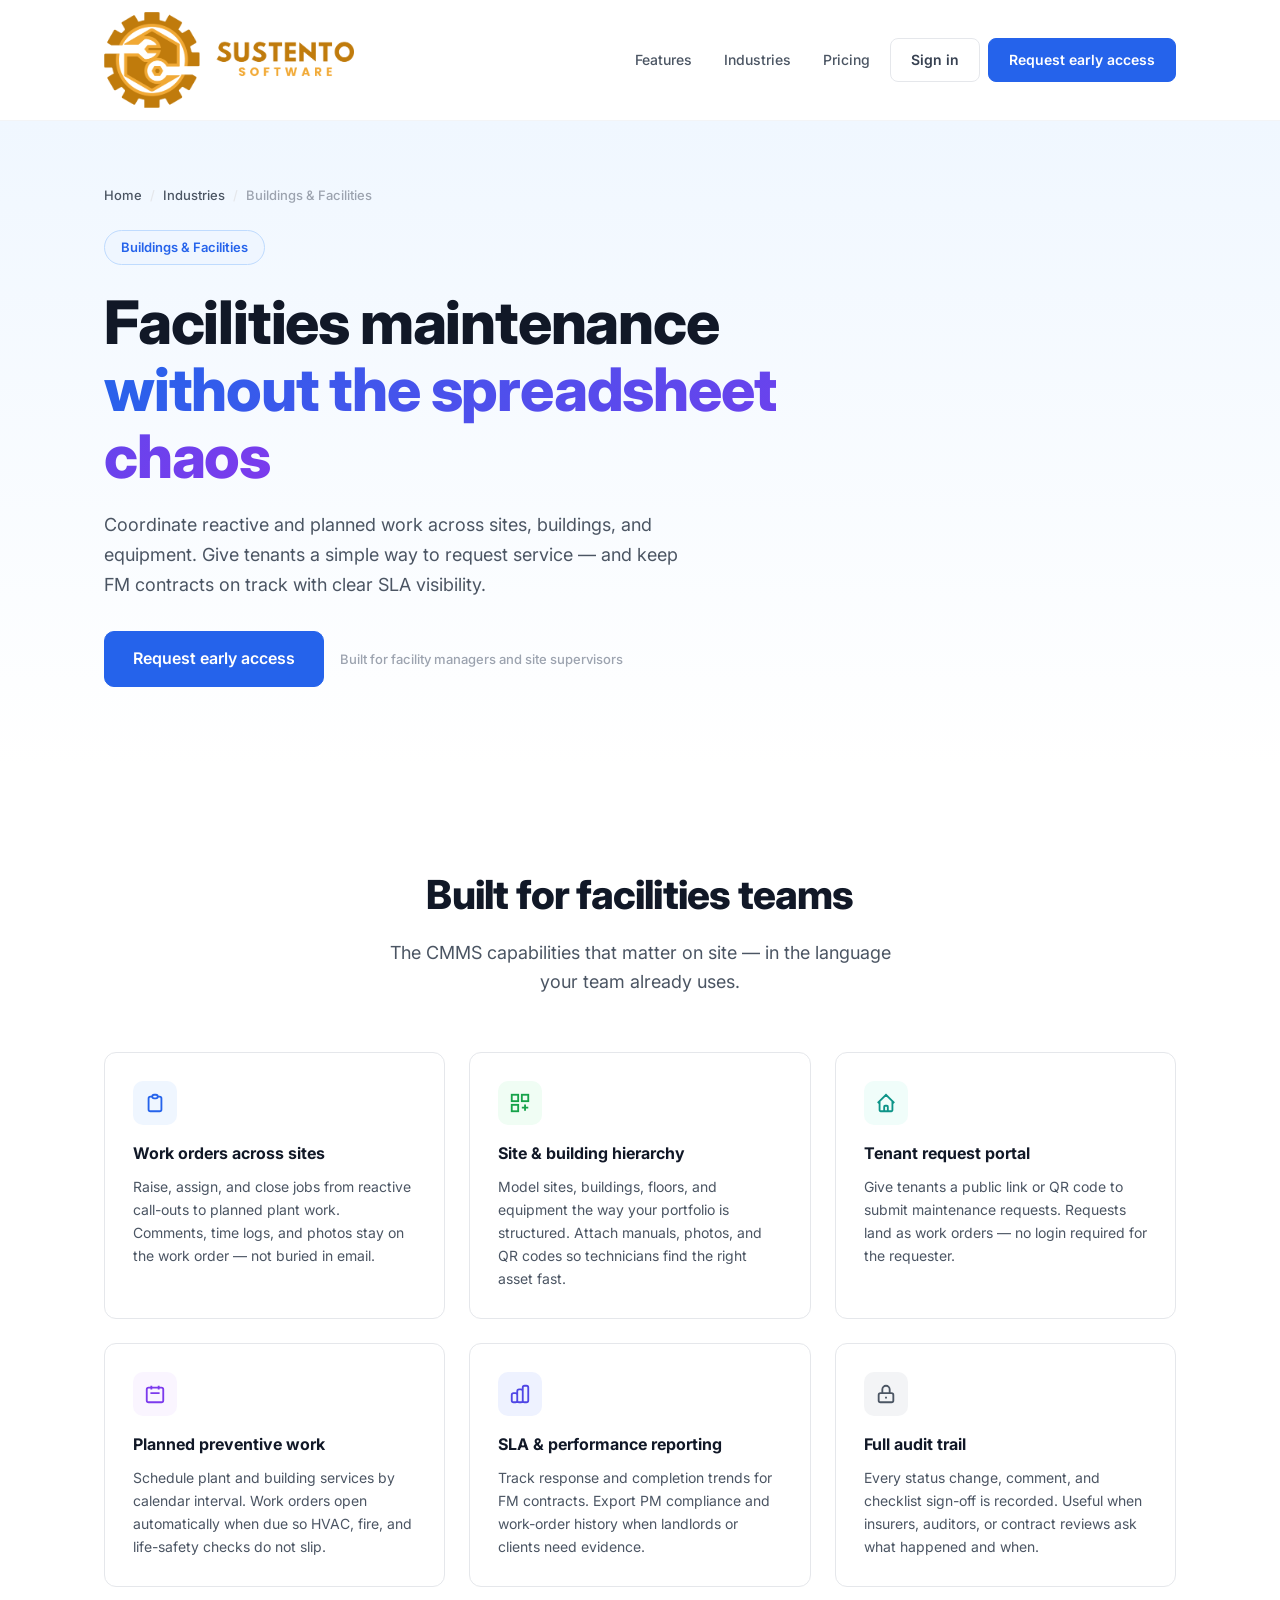
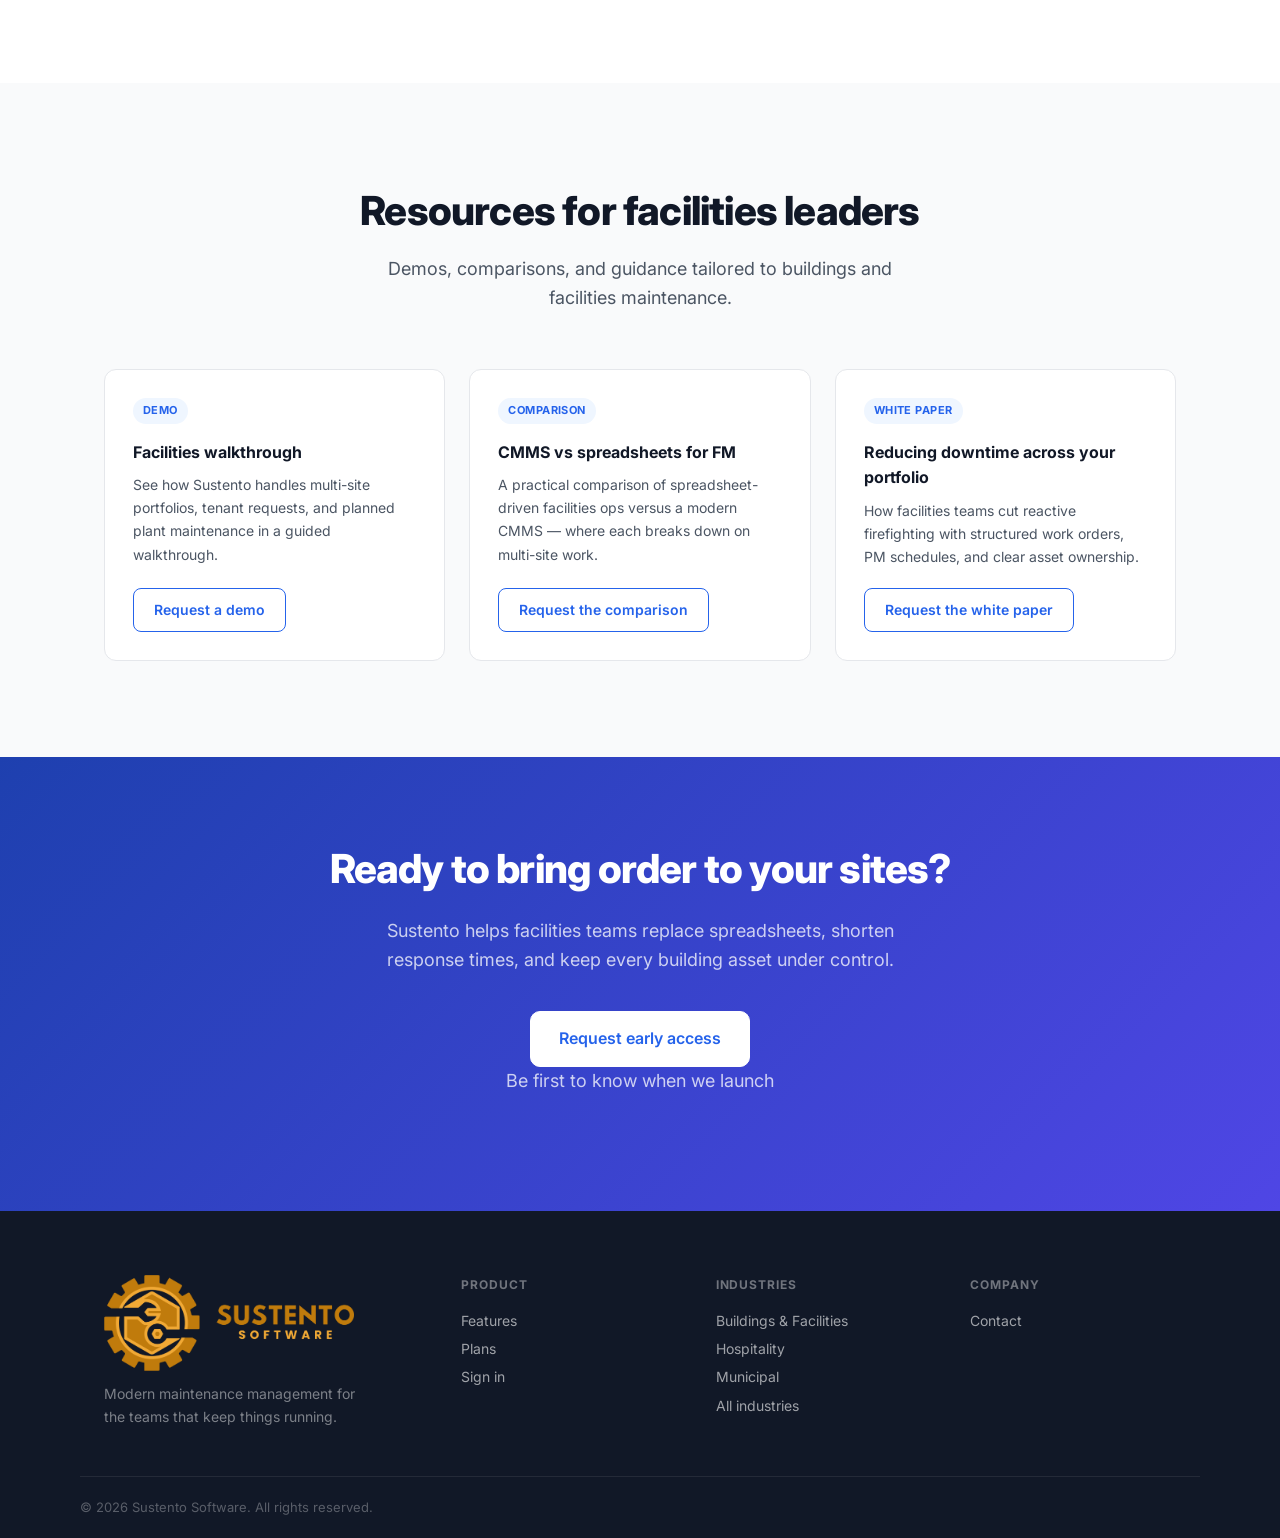
==== industries/buildings-facilities/index.html @ 6f2916c1 "Add industry sub-sites for buildings, hospitality, and municipal Introduce vertical landing pages wi" ====
<!DOCTYPE html>
<html lang="en">
<head>
  <meta charset="UTF-8" />
  <meta name="viewport" content="width=device-width, initial-scale=1.0" />
  <title>Buildings &amp; Facilities CMMS — Sustento</title>
  <meta name="description" content="Sustento CMMS for buildings and facilities teams. Manage work orders, asset hierarchies, tenant requests, and SLA tracking across sites and equipment." />
  <link rel="icon" type="image/x-icon" href="/favicon.ico" />
  <link rel="icon" type="image/png" sizes="32x32" href="/favicon-32.png" />
  <link rel="preconnect" href="https://fonts.googleapis.com" />
  <link href="https://fonts.googleapis.com/css2?family=Inter:wght@400;500;600;700;800&display=swap" rel="stylesheet" />
  <link rel="stylesheet" href="/styles.css" />
</head>
<body>

  <header class="nav">
    <div class="container nav-inner">
      <a href="/" class="logo">
        <img src="/logo.png" alt="Sustento" class="nav-logo" />
      </a>
      <nav class="nav-links">
        <a href="/#features">Features</a>
        <a href="/#industries">Industries</a>
        <a href="/#pricing">Pricing</a>
        <a href="https://www.sustentocmms.com" target="_blank" class="btn btn-secondary">Sign in</a>
        <a href="mailto:info@sustentosoftware.com" class="btn btn-primary">Request early access</a>
      </nav>
      <button class="nav-mobile-toggle" id="mobileToggle" aria-label="Menu">
        <span></span><span></span><span></span>
      </button>
    </div>
    <div class="nav-mobile" id="mobileNav">
      <a href="/#features">Features</a>
      <a href="/#industries">Industries</a>
      <a href="/#pricing">Pricing</a>
      <a href="https://www.sustentocmms.com" target="_blank">Sign in</a>
      <a href="mailto:info@sustentosoftware.com" class="btn btn-primary">Request early access</a>
    </div>
  </header>

  <section class="page-hero">
    <div class="container hero-inner">
      <nav class="breadcrumb" aria-label="Breadcrumb">
        <a href="/">Home</a>
        <span class="breadcrumb-sep" aria-hidden="true">/</span>
        <a href="/#industries">Industries</a>
        <span class="breadcrumb-sep" aria-hidden="true">/</span>
        <span>Buildings &amp; Facilities</span>
      </nav>
      <div class="hero-badge">Buildings &amp; Facilities</div>
      <h1 class="hero-headline">Facilities maintenance<br/><span class="gradient-text">without the spreadsheet chaos</span></h1>
      <p class="hero-sub">
        Coordinate reactive and planned work across sites, buildings, and equipment. Give tenants a simple way to request service — and keep FM contracts on track with clear SLA visibility.
      </p>
      <div class="hero-cta">
        <a href="mailto:info@sustentosoftware.com" class="btn btn-primary btn-lg">Request early access</a>
        <span class="hero-note">Built for facility managers and site supervisors</span>
      </div>
    </div>
  </section>

  <section class="features" id="features">
    <div class="container">
      <div class="section-header">
        <h2>Built for facilities teams</h2>
        <p>The CMMS capabilities that matter on site — in the language your team already uses.</p>
      </div>
      <div class="features-grid">

        <div class="feature-card">
          <div class="feature-icon blue">
            <svg viewBox="0 0 24 24" fill="none" stroke="currentColor" stroke-width="2"><path d="M9 5H7a2 2 0 00-2 2v12a2 2 0 002 2h10a2 2 0 002-2V7a2 2 0 00-2-2h-2M9 5a2 2 0 002 2h2a2 2 0 002-2M9 5a2 2 0 012-2h2a2 2 0 012 2"/></svg>
          </div>
          <h3>Work orders across sites</h3>
          <p>Raise, assign, and close jobs from reactive call-outs to planned plant work. Comments, time logs, and photos stay on the work order — not buried in email.</p>
        </div>

        <div class="feature-card">
          <div class="feature-icon green">
            <svg viewBox="0 0 24 24" fill="none" stroke="currentColor" stroke-width="2"><rect x="3" y="3" width="7" height="7"/><rect x="14" y="3" width="7" height="7"/><rect x="3" y="14" width="7" height="7"/><path d="M14 17h7m-3.5-3.5v7"/></svg>
          </div>
          <h3>Site &amp; building hierarchy</h3>
          <p>Model sites, buildings, floors, and equipment the way your portfolio is structured. Attach manuals, photos, and QR codes so technicians find the right asset fast.</p>
        </div>

        <div class="feature-card">
          <div class="feature-icon teal">
            <svg viewBox="0 0 24 24" fill="none" stroke="currentColor" stroke-width="2"><path d="M3 12l2-2m0 0l7-7 7 7M5 10v10a1 1 0 001 1h3m10-11l2 2m-2-2v10a1 1 0 01-1 1h-3m-6 0a1 1 0 001-1v-4a1 1 0 011-1h2a1 1 0 011 1v4a1 1 0 001 1m-6 0h6"/></svg>
          </div>
          <h3>Tenant request portal</h3>
          <p>Give tenants a public link or QR code to submit maintenance requests. Requests land as work orders — no login required for the requester.</p>
        </div>

        <div class="feature-card">
          <div class="feature-icon purple">
            <svg viewBox="0 0 24 24" fill="none" stroke="currentColor" stroke-width="2"><path d="M8 7V3m8 4V3m-9 8h10M5 21h14a2 2 0 002-2V7a2 2 0 00-2-2H5a2 2 0 00-2 2v12a2 2 0 002 2z"/></svg>
          </div>
          <h3>Planned preventive work</h3>
          <p>Schedule plant and building services by calendar interval. Work orders open automatically when due so HVAC, fire, and life-safety checks do not slip.</p>
        </div>

        <div class="feature-card">
          <div class="feature-icon indigo">
            <svg viewBox="0 0 24 24" fill="none" stroke="currentColor" stroke-width="2"><path d="M9 19v-6a2 2 0 00-2-2H5a2 2 0 00-2 2v6a2 2 0 002 2h2a2 2 0 002-2zm0 0V9a2 2 0 012-2h2a2 2 0 012 2v10m-6 0a2 2 0 002 2h2a2 2 0 002-2m0 0V5a2 2 0 012-2h2a2 2 0 012 2v14a2 2 0 01-2 2h-2a2 2 0 01-2-2z"/></svg>
          </div>
          <h3>SLA &amp; performance reporting</h3>
          <p>Track response and completion trends for FM contracts. Export PM compliance and work-order history when landlords or clients need evidence.</p>
        </div>

        <div class="feature-card">
          <div class="feature-icon gray">
            <svg viewBox="0 0 24 24" fill="none" stroke="currentColor" stroke-width="2"><path d="M12 15v2m-6 4h12a2 2 0 002-2v-6a2 2 0 00-2-2H6a2 2 0 00-2 2v6a2 2 0 002 2zm10-10V7a4 4 0 00-8 0v4h8z"/></svg>
          </div>
          <h3>Full audit trail</h3>
          <p>Every status change, comment, and checklist sign-off is recorded. Useful when insurers, auditors, or contract reviews ask what happened and when.</p>
        </div>

      </div>
    </div>
  </section>

  <section class="resources" id="resources">
    <div class="container">
      <div class="section-header">
        <h2>Resources for facilities leaders</h2>
        <p>Demos, comparisons, and guidance tailored to buildings and facilities maintenance.</p>
      </div>
      <div class="resources-grid">

        <div class="resource-card">
          <span class="resource-type">Demo</span>
          <h3>Facilities walkthrough</h3>
          <p>See how Sustento handles multi-site portfolios, tenant requests, and planned plant maintenance in a guided walkthrough.</p>
          <a href="mailto:info@sustentosoftware.com?subject=Request%20demo%20%E2%80%94%20Buildings%20%26%20Facilities" class="btn btn-outline">Request a demo</a>
        </div>

        <div class="resource-card">
          <span class="resource-type">Comparison</span>
          <h3>CMMS vs spreadsheets for FM</h3>
          <p>A practical comparison of spreadsheet-driven facilities ops versus a modern CMMS — where each breaks down on multi-site work.</p>
          <a href="mailto:info@sustentosoftware.com?subject=Request%20comparison%20%E2%80%94%20Buildings%20%26%20Facilities" class="btn btn-outline">Request the comparison</a>
        </div>

        <div class="resource-card">
          <span class="resource-type">White paper</span>
          <h3>Reducing downtime across your portfolio</h3>
          <p>How facilities teams cut reactive firefighting with structured work orders, PM schedules, and clear asset ownership.</p>
          <a href="mailto:info@sustentosoftware.com?subject=Request%20white%20paper%20%E2%80%94%20Buildings%20%26%20Facilities" class="btn btn-outline">Request the white paper</a>
        </div>

      </div>
    </div>
  </section>

  <section class="cta">
    <div class="container cta-inner">
      <h2>Ready to bring order to your sites?</h2>
      <p>Sustento helps facilities teams replace spreadsheets, shorten response times, and keep every building asset under control.</p>
      <a href="mailto:info@sustentosoftware.com" class="btn btn-white btn-lg">Request early access</a>
      <p class="cta-note">Be first to know when we launch</p>
    </div>
  </section>

  <footer class="footer">
    <div class="container footer-inner">
      <div class="footer-brand">
        <a href="/" class="logo">
          <img src="/logo.png" alt="Sustento" class="nav-logo" />
        </a>
        <p>Modern maintenance management for the teams that keep things running.</p>
      </div>
      <div class="footer-links">
        <div>
          <h4>Product</h4>
          <a href="/#features">Features</a>
          <a href="/#pricing">Plans</a>
          <a href="https://www.sustentocmms.com" target="_blank">Sign in</a>
        </div>
        <div>
          <h4>Industries</h4>
          <a href="/industries/buildings-facilities/">Buildings &amp; Facilities</a>
          <a href="/industries/hospitality/">Hospitality</a>
          <a href="/industries/municipal/">Municipal</a>
          <a href="/#industries">All industries</a>
        </div>
        <div>
          <h4>Company</h4>
          <a href="mailto:hello@sustentosoftware.com">Contact</a>
        </div>
      </div>
    </div>
    <div class="container footer-bottom">
      <p>© 2026 Sustento Software. All rights reserved.</p>
    </div>
  </footer>

  <script>
    document.getElementById('mobileToggle').addEventListener('click', function() {
      document.getElementById('mobileNav').classList.toggle('open')
    })
    document.querySelectorAll('.nav-mobile a').forEach(function(link) {
      link.addEventListener('click', function() {
        document.getElementById('mobileNav').classList.remove('open')
      })
    })
  </script>

</body>
</html>
---- styles.css ----
/* ── Reset & Base ─────────────────────────────────────────────────────────── */
*, *::before, *::after { box-sizing: border-box; margin: 0; padding: 0; }

:root {
  --blue:    #2563eb;
  --blue-dk: #1d4ed8;
  --blue-lt: #eff6ff;
  --gray-50:  #f9fafb;
  --gray-100: #f3f4f6;
  --gray-200: #e5e7eb;
  --gray-400: #9ca3af;
  --gray-500: #6b7280;
  --gray-600: #4b5563;
  --gray-700: #374151;
  --gray-900: #111827;
  --radius: 12px;
  --shadow-sm: 0 1px 3px rgba(0,0,0,.08), 0 1px 2px rgba(0,0,0,.04);
  --shadow: 0 4px 16px rgba(0,0,0,.08), 0 2px 4px rgba(0,0,0,.04);
  --shadow-lg: 0 20px 48px rgba(0,0,0,.12), 0 8px 16px rgba(0,0,0,.06);
}

html { scroll-behavior: smooth; }

body {
  font-family: 'Inter', system-ui, sans-serif;
  font-size: 16px;
  line-height: 1.6;
  color: var(--gray-700);
  background: #fff;
  -webkit-font-smoothing: antialiased;
}

.container {
  max-width: 1120px;
  margin: 0 auto;
  padding: 0 24px;
}

a { text-decoration: none; color: inherit; }
img { max-width: 100%; display: block; }

/* ── Buttons ──────────────────────────────────────────────────────────────── */
.btn {
  display: inline-flex;
  align-items: center;
  justify-content: center;
  gap: 8px;
  padding: 10px 20px;
  border-radius: 8px;
  font-size: 14px;
  font-weight: 600;
  cursor: pointer;
  transition: all .15s ease;
  border: 1.5px solid transparent;
  white-space: nowrap;
}
.btn-primary { background: var(--blue); color: #fff; border-color: var(--blue); }
.btn-primary:hover { background: var(--blue-dk); border-color: var(--blue-dk); }
.btn-secondary { background: #fff; color: var(--gray-700); border-color: var(--gray-200); }
.btn-secondary:hover { background: var(--gray-50); }
.btn-outline { background: transparent; color: var(--blue); border-color: var(--blue); }
.btn-outline:hover { background: var(--blue-lt); }
.btn-white { background: #fff; color: var(--blue); border-color: #fff; }
.btn-white:hover { background: var(--blue-lt); }
.btn-lg { padding: 14px 28px; font-size: 16px; border-radius: 10px; }
.btn-full { width: 100%; }

/* ── Nav ──────────────────────────────────────────────────────────────────── */
.nav {
  position: sticky;
  top: 0;
  z-index: 100;
  background: rgba(255,255,255,.92);
  backdrop-filter: blur(12px);
  border-bottom: 1px solid var(--gray-100);
}
.nav-inner {
  display: flex;
  align-items: center;
  justify-content: space-between;
  height: 120px;
}
.logo {
  display: flex;
  align-items: center;
  gap: 10px;
  font-size: 18px;
  font-weight: 700;
  color: var(--gray-900);
}
.nav-logo {
  height: 96px;
  width: auto;
  display: block;
}
.nav-links {
  display: flex;
  align-items: center;
  gap: 8px;
}
.nav-links a:not(.btn) {
  padding: 6px 12px;
  font-size: 14px;
  font-weight: 500;
  color: var(--gray-600);
  border-radius: 6px;
  transition: color .15s, background .15s;
}
.nav-links a:not(.btn):hover { color: var(--gray-900); background: var(--gray-50); }
.nav-mobile-toggle {
  display: none;
  flex-direction: column;
  gap: 5px;
  background: none;
  border: none;
  cursor: pointer;
  padding: 4px;
}
.nav-mobile-toggle span {
  display: block;
  width: 22px;
  height: 2px;
  background: var(--gray-700);
  border-radius: 2px;
}
.nav-mobile {
  display: none;
  flex-direction: column;
  padding: 12px 24px 20px;
  gap: 4px;
  border-top: 1px solid var(--gray-100);
}
.nav-mobile a {
  padding: 10px 12px;
  font-size: 15px;
  font-weight: 500;
  color: var(--gray-700);
  border-radius: 8px;
}
.nav-mobile a:hover { background: var(--gray-50); }
.nav-mobile .btn { margin-top: 8px; }
.nav-mobile.open { display: flex; }

/* ── Hero ─────────────────────────────────────────────────────────────────── */
.hero {
  background: linear-gradient(180deg, #f0f7ff 0%, #fff 100%);
  padding: 80px 0 0;
  overflow: hidden;
}
.hero-inner {
  display: flex;
  flex-direction: column;
  align-items: center;
  text-align: center;
}
.hero-badge {
  display: inline-flex;
  align-items: center;
  padding: 6px 16px;
  background: var(--blue-lt);
  color: var(--blue);
  border-radius: 100px;
  font-size: 13px;
  font-weight: 600;
  margin-bottom: 24px;
  border: 1px solid #bfdbfe;
}
.hero-headline {
  font-size: clamp(36px, 5vw, 60px);
  font-weight: 800;
  line-height: 1.12;
  color: var(--gray-900);
  letter-spacing: -.02em;
  margin-bottom: 20px;
}
.gradient-text {
  background: linear-gradient(135deg, #2563eb 0%, #7c3aed 100%);
  -webkit-background-clip: text;
  -webkit-text-fill-color: transparent;
  background-clip: text;
}
.hero-sub {
  font-size: 18px;
  color: var(--gray-600);
  max-width: 580px;
  margin-bottom: 36px;
  line-height: 1.65;
}
.hero-cta {
  display: flex;
  align-items: center;
  gap: 16px;
  margin-bottom: 48px;
  flex-wrap: wrap;
  justify-content: center;
}
.hero-note {
  font-size: 13px;
  color: var(--gray-400);
  font-weight: 500;
}

/* App preview mockup */
.hero-image { width: 100%; max-width: 860px; }
.app-preview {
  background: #fff;
  border-radius: 14px 14px 0 0;
  box-shadow: var(--shadow-lg), 0 0 0 1px var(--gray-200);
  overflow: hidden;
}
.app-preview-bar {
  display: flex;
  align-items: center;
  gap: 6px;
  padding: 12px 16px;
  background: var(--gray-50);
  border-bottom: 1px solid var(--gray-200);
}
.dot { width: 11px; height: 11px; border-radius: 50%; }
.dot.red { background: #fc625d; }
.dot.yellow { background: #fdbc40; }
.dot.green { background: #35cd4b; }
.app-preview-url {
  margin-left: 8px;
  font-size: 12px;
  color: var(--gray-400);
  background: var(--gray-100);
  border: 1px solid var(--gray-200);
  padding: 3px 12px;
  border-radius: 5px;
}
.app-preview-body {
  display: flex;
  min-height: 240px;
}
.preview-sidebar {
  width: 160px;
  background: #1e3a6e;
  padding: 16px 0;
  flex-shrink: 0;
}
.preview-nav-item {
  padding: 8px 20px;
  font-size: 12px;
  color: rgba(255,255,255,.55);
  cursor: default;
}
.preview-nav-item.active {
  background: rgba(255,255,255,.12);
  color: #fff;
  font-weight: 600;
}
.preview-content { flex: 1; padding: 20px; }
.preview-stat-row {
  display: grid;
  grid-template-columns: repeat(4, 1fr);
  gap: 10px;
  margin-bottom: 16px;
}
.preview-stat {
  border-radius: 8px;
  padding: 12px;
  border: 1px solid var(--gray-200);
}
.preview-stat.blue  { background: #eff6ff; border-color: #bfdbfe; }
.preview-stat.yellow{ background: #fffbeb; border-color: #fde68a; }
.preview-stat.green { background: #f0fdf4; border-color: #bbf7d0; }
.preview-stat.purple{ background: #faf5ff; border-color: #e9d5ff; }
.preview-stat-num { font-size: 20px; font-weight: 700; color: var(--gray-900); }
.preview-stat-label { font-size: 10px; color: var(--gray-400); margin-top: 2px; }
.preview-wo-list { display: flex; flex-direction: column; gap: 6px; }
.preview-wo-item {
  display: flex;
  align-items: center;
  gap: 8px;
  padding: 8px 10px;
  background: var(--gray-50);
  border: 1px solid var(--gray-100);
  border-radius: 6px;
  font-size: 11px;
}
.preview-wo-title { flex: 1; color: var(--gray-700); }
.preview-wo-badge {
  padding: 2px 7px;
  border-radius: 100px;
  font-size: 10px;
  font-weight: 600;
  white-space: nowrap;
}
.preview-wo-badge.urgent { background: #fee2e2; color: #dc2626; }
.preview-wo-badge.high   { background: #ffedd5; color: #c2410c; }
.preview-wo-badge.medium { background: #fef9c3; color: #854d0e; }
.preview-wo-status {
  padding: 2px 8px;
  border-radius: 100px;
  font-size: 10px;
  font-weight: 600;
  white-space: nowrap;
}
.preview-wo-status.in-progress { background: #dbeafe; color: #1d4ed8; }
.preview-wo-status.assigned    { background: #ede9fe; color: #6d28d9; }
.preview-wo-status.open        { background: var(--gray-100); color: var(--gray-600); }

/* ── Social Proof ─────────────────────────────────────────────────────────── */
.social-proof {
  padding: 40px 0;
  border-bottom: 1px solid var(--gray-100);
}
.social-proof-label {
  text-align: center;
  font-size: 13px;
  font-weight: 500;
  color: var(--gray-400);
  text-transform: uppercase;
  letter-spacing: .06em;
  margin-bottom: 16px;
}
.industry-chips {
  display: flex;
  flex-wrap: wrap;
  gap: 10px;
  justify-content: center;
}
.industry-chips span {
  padding: 7px 16px;
  background: var(--gray-50);
  border: 1px solid var(--gray-200);
  border-radius: 100px;
  font-size: 14px;
  font-weight: 500;
  color: var(--gray-600);
}

/* ── Section headers ──────────────────────────────────────────────────────── */
.section-header {
  text-align: center;
  margin-bottom: 56px;
}
.section-header h2 {
  font-size: clamp(28px, 3.5vw, 40px);
  font-weight: 800;
  color: var(--gray-900);
  letter-spacing: -.02em;
  margin-bottom: 12px;
}
.section-header p {
  font-size: 18px;
  color: var(--gray-600);
  max-width: 520px;
  margin: 0 auto;
}

/* ── Features ─────────────────────────────────────────────────────────────── */
.features {
  padding: 96px 0;
}
.features-grid {
  display: grid;
  grid-template-columns: repeat(auto-fill, minmax(280px, 1fr));
  gap: 24px;
}
.feature-card {
  background: #fff;
  border: 1px solid var(--gray-200);
  border-radius: var(--radius);
  padding: 28px;
  transition: box-shadow .2s, transform .2s;
}
.feature-card:hover {
  box-shadow: var(--shadow);
  transform: translateY(-2px);
}
.feature-icon {
  width: 44px;
  height: 44px;
  border-radius: 10px;
  display: flex;
  align-items: center;
  justify-content: center;
  margin-bottom: 16px;
}
.feature-icon svg { width: 22px; height: 22px; }
.feature-icon.blue   { background: var(--blue-lt); color: var(--blue); }
.feature-icon.green  { background: #f0fdf4; color: #16a34a; }
.feature-icon.purple { background: #faf5ff; color: #7c3aed; }
.feature-icon.amber  { background: #fffbeb; color: #d97706; }
.feature-icon.red    { background: #fef2f2; color: #dc2626; }
.feature-icon.teal   { background: #f0fdfa; color: #0d9488; }
.feature-icon.indigo { background: #eef2ff; color: #4f46e5; }
.feature-icon.gray   { background: var(--gray-100); color: var(--gray-600); }
.feature-card h3 {
  font-size: 16px;
  font-weight: 700;
  color: var(--gray-900);
  margin-bottom: 8px;
}
.feature-card p {
  font-size: 14px;
  color: var(--gray-600);
  line-height: 1.65;
}

/* ── Industries ───────────────────────────────────────────────────────────── */
.industries {
  padding: 96px 0;
  background: var(--gray-50);
}
.industries-grid {
  display: grid;
  grid-template-columns: repeat(auto-fill, minmax(300px, 1fr));
  gap: 20px;
}
.industry-card {
  background: #fff;
  border: 1px solid var(--gray-200);
  border-radius: var(--radius);
  padding: 28px;
  transition: box-shadow .2s, transform .2s, border-color .2s;
}
a.industry-card {
  display: block;
  color: inherit;
}
a.industry-card:hover {
  box-shadow: var(--shadow);
  transform: translateY(-2px);
  border-color: #bfdbfe;
}
.industry-emoji { font-size: 32px; margin-bottom: 12px; }
.industry-card h3 {
  font-size: 16px;
  font-weight: 700;
  color: var(--gray-900);
  margin-bottom: 8px;
}
.industry-card p {
  font-size: 14px;
  color: var(--gray-600);
  line-height: 1.65;
}
.industry-chips a {
  padding: 7px 16px;
  background: var(--gray-50);
  border: 1px solid var(--gray-200);
  border-radius: 100px;
  font-size: 14px;
  font-weight: 500;
  color: var(--gray-600);
  transition: color .15s, background .15s, border-color .15s;
}
.industry-chips a:hover {
  color: var(--blue);
  background: var(--blue-lt);
  border-color: #bfdbfe;
}

/* ── Industry vertical pages ──────────────────────────────────────────────── */
.page-hero {
  background: linear-gradient(180deg, #f0f7ff 0%, #fff 100%);
  padding: 64px 0 80px;
}
.page-hero .hero-inner {
  align-items: flex-start;
  text-align: left;
}
.breadcrumb {
  display: flex;
  flex-wrap: wrap;
  align-items: center;
  gap: 8px;
  font-size: 13px;
  font-weight: 500;
  color: var(--gray-400);
  margin-bottom: 24px;
}
.breadcrumb a {
  color: var(--gray-600);
  transition: color .15s;
}
.breadcrumb a:hover { color: var(--blue); }
.breadcrumb-sep { color: var(--gray-200); }
.page-hero .hero-headline {
  max-width: 720px;
}
.page-hero .hero-sub {
  max-width: 580px;
  margin-bottom: 32px;
}
.page-hero .hero-cta {
  justify-content: flex-start;
  margin-bottom: 0;
}

/* ── Resources ────────────────────────────────────────────────────────────── */
.resources {
  padding: 96px 0;
  background: var(--gray-50);
}
.resources-grid {
  display: grid;
  grid-template-columns: repeat(auto-fill, minmax(280px, 1fr));
  gap: 24px;
}
.resource-card {
  background: #fff;
  border: 1px solid var(--gray-200);
  border-radius: var(--radius);
  padding: 28px;
  display: flex;
  flex-direction: column;
}
.resource-type {
  display: inline-flex;
  align-items: center;
  padding: 4px 10px;
  background: var(--blue-lt);
  color: var(--blue);
  border-radius: 100px;
  font-size: 11px;
  font-weight: 700;
  text-transform: uppercase;
  letter-spacing: .04em;
  margin-bottom: 16px;
  align-self: flex-start;
}
.resource-card h3 {
  font-size: 16px;
  font-weight: 700;
  color: var(--gray-900);
  margin-bottom: 8px;
}
.resource-card p {
  font-size: 14px;
  color: var(--gray-600);
  line-height: 1.65;
  flex: 1;
  margin-bottom: 20px;
}
.resource-card .btn {
  align-self: flex-start;
}

/* ── Pricing ──────────────────────────────────────────────────────────────── */
.pricing {
  padding: 96px 0;
}
.pricing-grid {
  display: grid;
  grid-template-columns: repeat(auto-fit, minmax(280px, 1fr));
  gap: 24px;
  align-items: start;
}
.pricing-card {
  background: #fff;
  border: 1.5px solid var(--gray-200);
  border-radius: var(--radius);
  padding: 32px;
  position: relative;
}
.pricing-card.featured {
  border-color: var(--blue);
  box-shadow: 0 0 0 3px #bfdbfe;
}
.pricing-badge {
  position: absolute;
  top: -13px;
  left: 50%;
  transform: translateX(-50%);
  background: var(--blue);
  color: #fff;
  font-size: 12px;
  font-weight: 700;
  padding: 4px 14px;
  border-radius: 100px;
  white-space: nowrap;
}
.pricing-tier {
  font-size: 14px;
  font-weight: 700;
  color: var(--gray-500);
  text-transform: uppercase;
  letter-spacing: .06em;
  margin-bottom: 8px;
}
.pricing-price {
  font-size: 44px;
  font-weight: 800;
  color: var(--gray-900);
  letter-spacing: -.02em;
  margin-bottom: 8px;
}
.pricing-price span {
  font-size: 18px;
  font-weight: 500;
  color: var(--gray-400);
}
.pricing-price.soon {
  font-size: 2rem;
  color: var(--gray-500);
}
.pricing-desc {
  font-size: 14px;
  color: var(--gray-600);
  margin-bottom: 24px;
  min-height: 40px;
}
.pricing-features {
  list-style: none;
  margin-bottom: 28px;
  display: flex;
  flex-direction: column;
  gap: 10px;
}
.pricing-features li {
  font-size: 14px;
  color: var(--gray-700);
  display: flex;
  align-items: center;
  gap: 8px;
}
.pricing-features li::before {
  content: '';
  width: 16px;
  height: 16px;
  background: url("data:image/svg+xml,%3Csvg xmlns='http://www.w3.org/2000/svg' viewBox='0 0 20 20' fill='%2316a34a'%3E%3Cpath fill-rule='evenodd' d='M16.707 5.293a1 1 0 010 1.414l-8 8a1 1 0 01-1.414 0l-4-4a1 1 0 011.414-1.414L8 12.586l7.293-7.293a1 1 0 011.414 0z' clip-rule='evenodd'/%3E%3C/svg%3E") center/contain no-repeat;
  flex-shrink: 0;
}
.pricing-contact {
  margin-top: 3rem;
  text-align: center;
  padding: 2rem;
  background: var(--gray-50);
  border-radius: 1rem;
  border: 1px solid var(--gray-200);
}
.pricing-contact-lead {
  font-size: 1.1rem;
  color: var(--gray-700);
  margin: 0 0 .5rem;
}
.pricing-contact-sub {
  margin: 0;
  color: var(--gray-500);
}
.pricing-contact-sub a {
  color: var(--blue);
  font-weight: 600;
}

/* ── CTA ──────────────────────────────────────────────────────────────────── */
.cta {
  background: linear-gradient(135deg, #1e40af 0%, #4f46e5 100%);
  padding: 80px 0;
  text-align: center;
}
.cta-inner h2 {
  font-size: clamp(28px, 3.5vw, 40px);
  font-weight: 800;
  color: #fff;
  margin-bottom: 16px;
  letter-spacing: -.02em;
}
.cta-inner p {
  font-size: 18px;
  color: rgba(255,255,255,.75);
  max-width: 520px;
  margin: 0 auto 36px;
}
.cta-note {
  margin-top: 16px;
  font-size: 13px;
  color: rgba(255,255,255,.55);
}

/* ── Footer ───────────────────────────────────────────────────────────────── */
.footer {
  background: var(--gray-900);
  padding: 64px 0 0;
}
.footer-inner {
  display: grid;
  grid-template-columns: 1.5fr 1fr 1fr 1fr;
  gap: 48px;
  padding-bottom: 48px;
  border-bottom: 1px solid rgba(255,255,255,.08);
}
.footer-brand .logo { color: #fff; margin-bottom: 12px; }
.footer-brand p {
  font-size: 14px;
  color: rgba(255,255,255,.45);
  line-height: 1.6;
  max-width: 260px;
}
.footer-links {
  display: contents;
}
.footer-links > div h4 {
  font-size: 12px;
  font-weight: 700;
  color: rgba(255,255,255,.4);
  text-transform: uppercase;
  letter-spacing: .08em;
  margin-bottom: 12px;
}
.footer-links > div a {
  display: block;
  font-size: 14px;
  color: rgba(255,255,255,.6);
  padding: 3px 0;
  transition: color .15s;
}
.footer-links > div a:hover { color: #fff; }
.footer-bottom {
  padding: 20px 0;
}
.footer-bottom p {
  font-size: 13px;
  color: rgba(255,255,255,.3);
}

/* ── Responsive ───────────────────────────────────────────────────────────── */
@media (max-width: 768px) {
  .nav-links { display: none; }
  .nav-mobile-toggle { display: flex; }

  .hero { padding: 60px 0 0; }
  .hero-headline { font-size: 32px; }
  .hero-sub { font-size: 16px; }

  .preview-sidebar { display: none; }
  .preview-stat-row { grid-template-columns: repeat(2, 1fr); }

  .features { padding: 64px 0; }
  .industries { padding: 64px 0; }
  .resources { padding: 64px 0; }
  .pricing { padding: 64px 0; }
  .page-hero { padding: 48px 0 64px; }

  .footer-inner {
    grid-template-columns: 1fr 1fr;
    gap: 32px;
  }
  .footer-brand { grid-column: 1 / -1; }
}

@media (max-width: 480px) {
  .pricing-grid { grid-template-columns: 1fr; }
  .footer-inner { grid-template-columns: 1fr; }
}
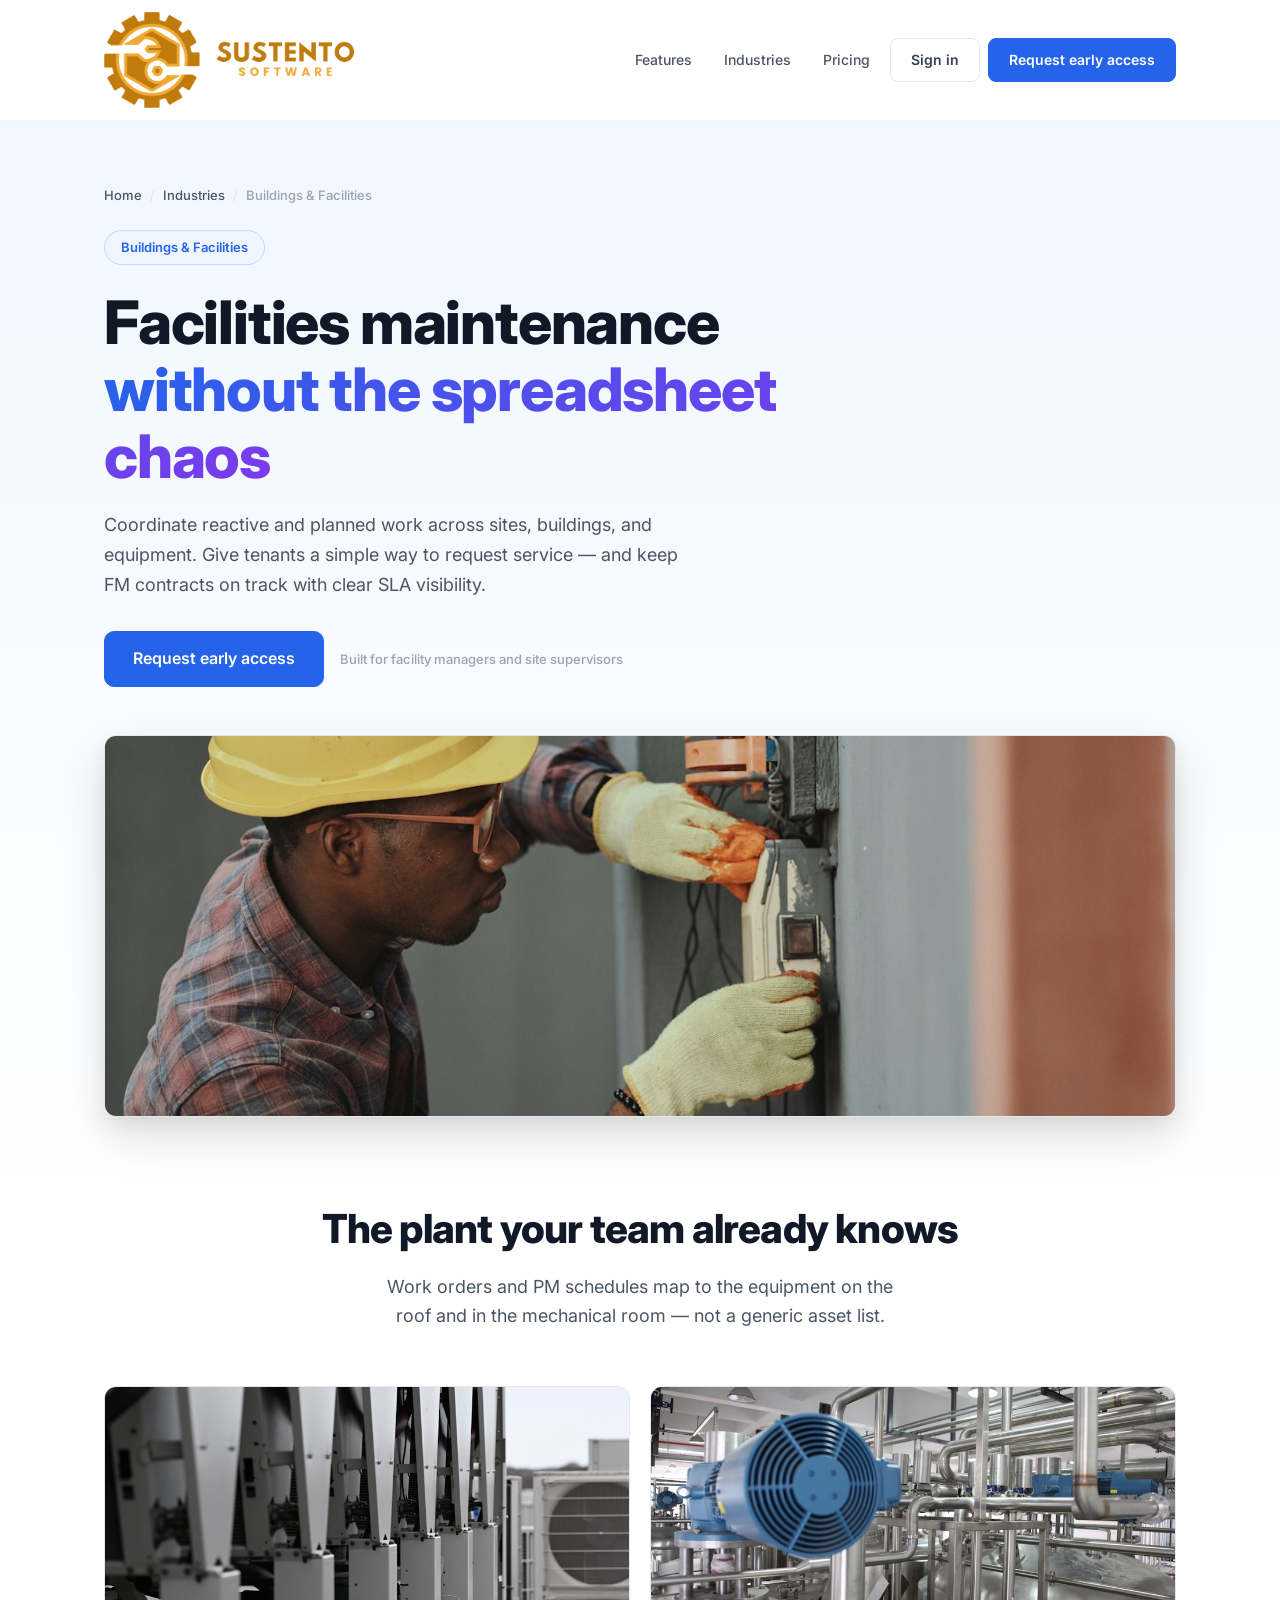
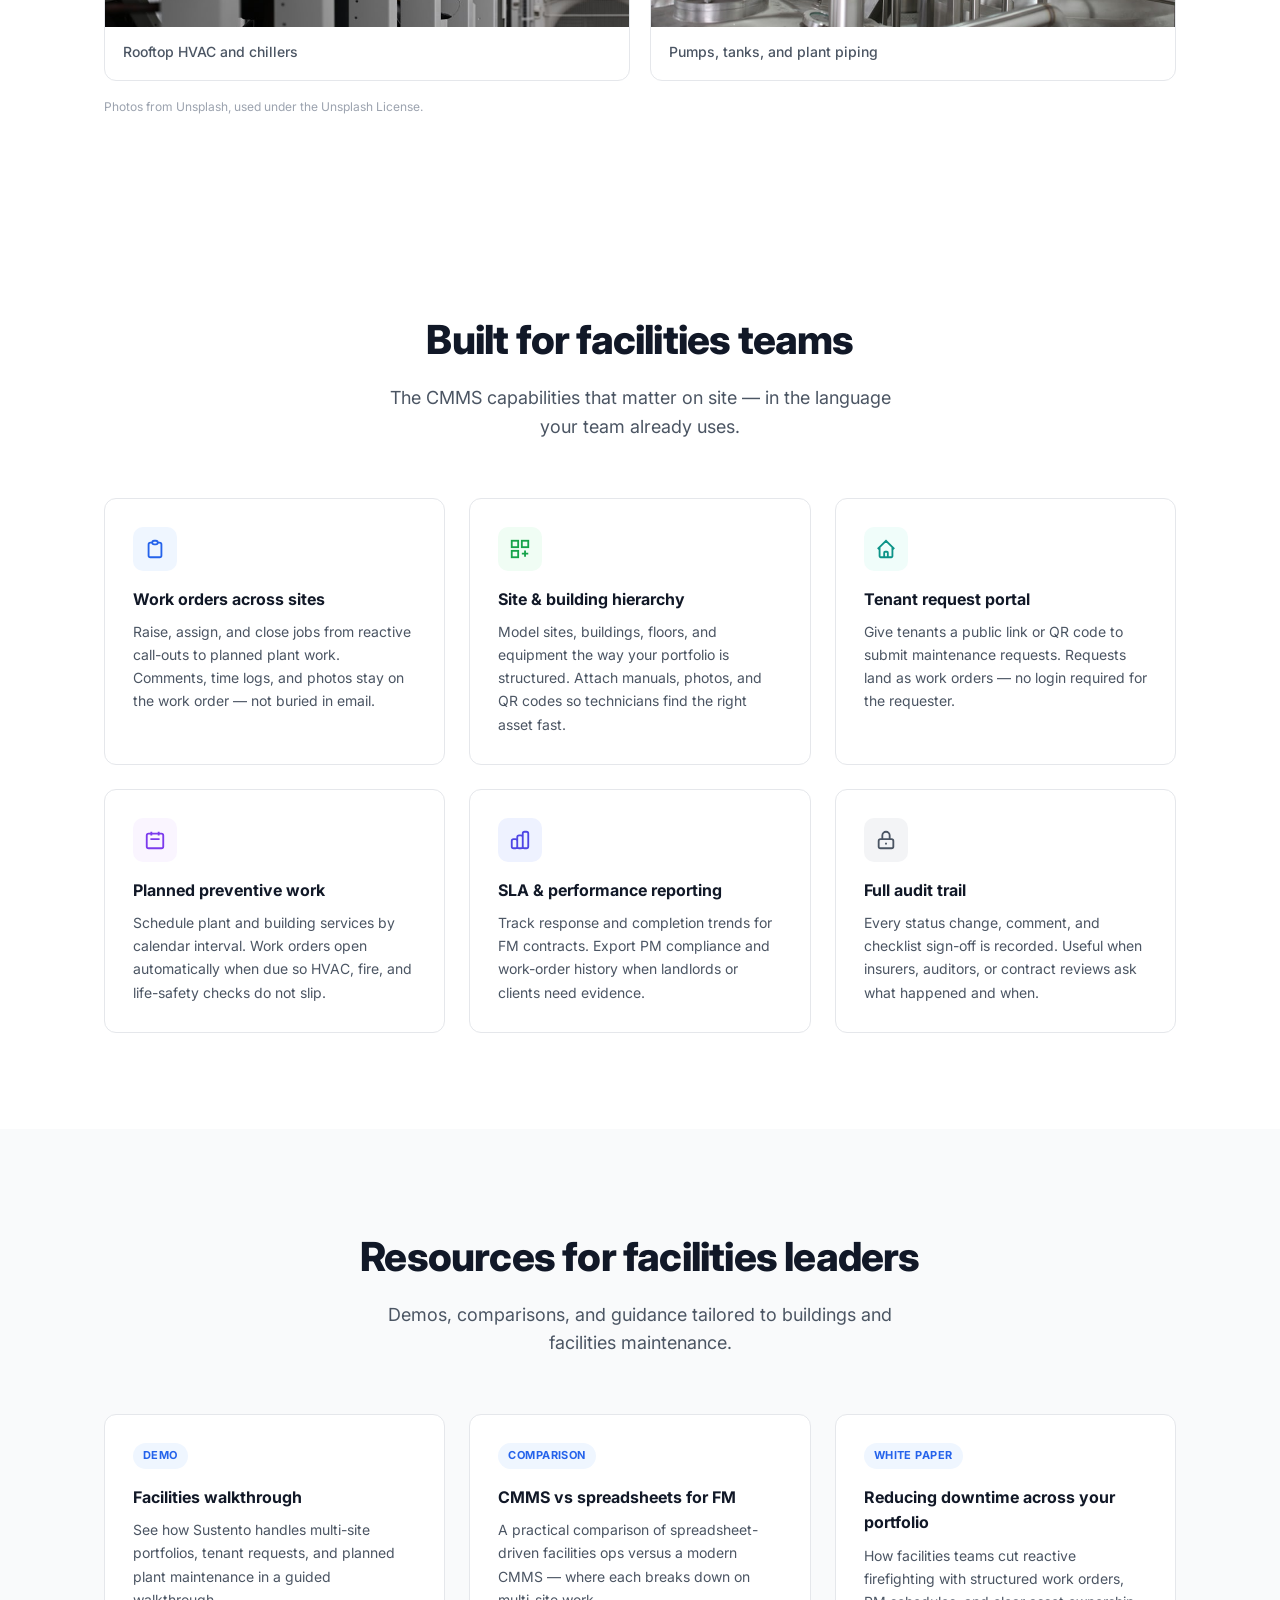
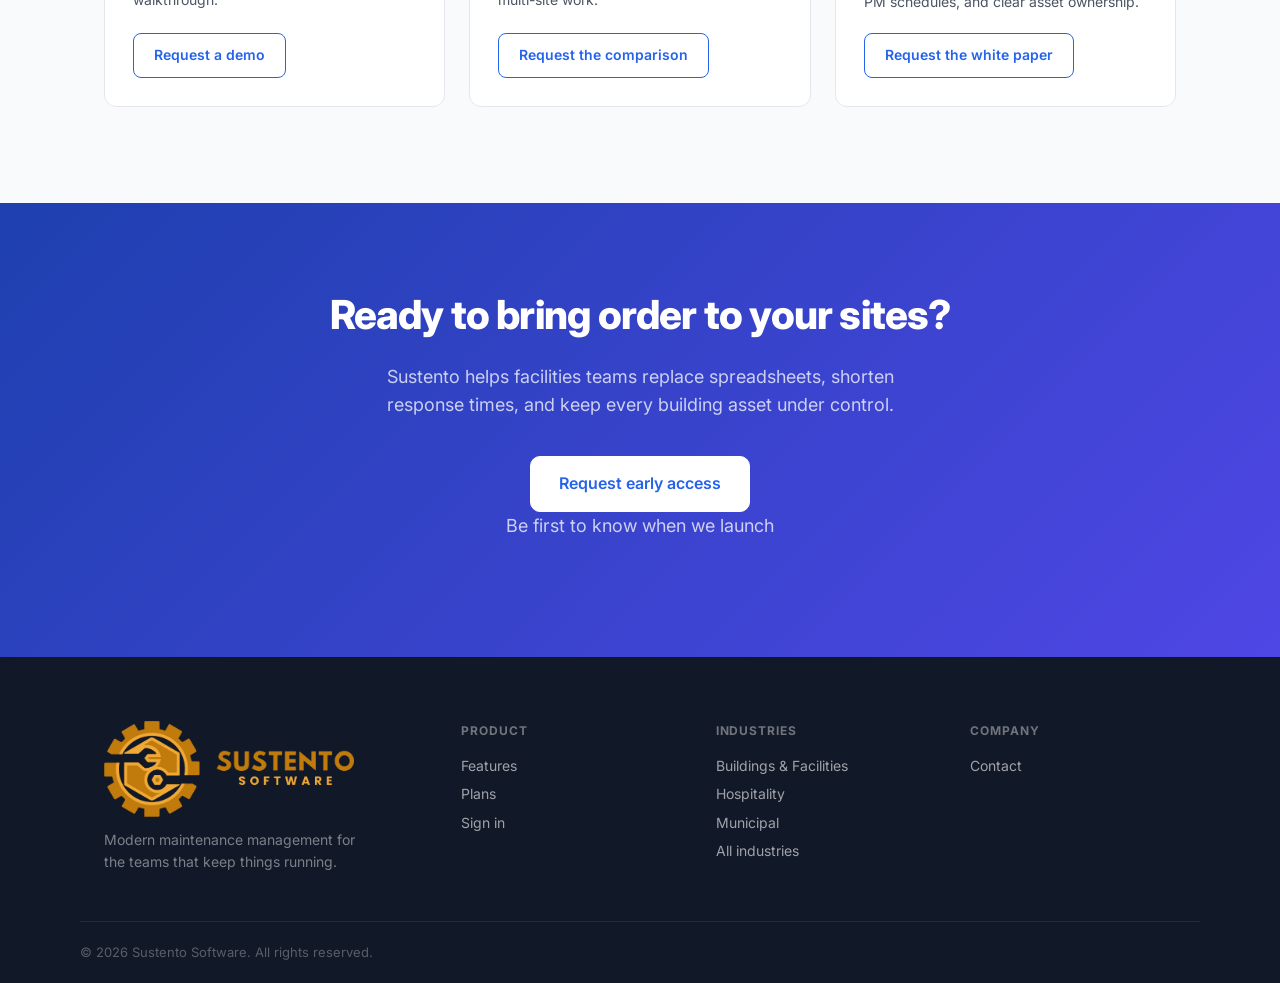
==== commit f27a0785: "Add vertical photos of crews and equipment Put Unsplash and Pexels images on industry pages so each " ====
--- a/industries/buildings-facilities/index.html
+++ b/industries/buildings-facilities/index.html
@@ -56,6 +56,29 @@
         <a href="mailto:info@sustentosoftware.com" class="btn btn-primary btn-lg">Request early access</a>
         <span class="hero-note">Built for facility managers and site supervisors</span>
       </div>
+      <figure class="page-hero-photo">
+        <img src="/images/industries/buildings-facilities/hero.jpg" alt="Electrician in a hard hat servicing a building electrical panel" width="1400" height="934" />
+      </figure>
+    </div>
+  </section>
+
+  <section class="asset-gallery" aria-label="Facilities equipment">
+    <div class="container">
+      <div class="section-header">
+        <h2>The plant your team already knows</h2>
+        <p>Work orders and PM schedules map to the equipment on the roof and in the mechanical room — not a generic asset list.</p>
+      </div>
+      <div class="asset-grid">
+        <figure class="asset-card">
+          <img src="/images/industries/buildings-facilities/hvac.jpg" alt="Rooftop HVAC chillers on a commercial building" width="900" height="600" />
+          <figcaption>Rooftop HVAC and chillers</figcaption>
+        </figure>
+        <figure class="asset-card">
+          <img src="/images/industries/buildings-facilities/plant.jpg" alt="Stainless steel pumps, tanks, and piping in a mechanical plant room" width="900" height="600" />
+          <figcaption>Pumps, tanks, and plant piping</figcaption>
+        </figure>
+      </div>
+      <p class="photo-credit">Photos from Unsplash, used under the Unsplash License.</p>
     </div>
   </section>
 
--- a/styles.css
+++ b/styles.css
@@ -490,6 +490,51 @@
   justify-content: flex-start;
   margin-bottom: 0;
 }
+.page-hero-photo {
+  margin-top: 48px;
+  width: 100%;
+  border-radius: var(--radius);
+  overflow: hidden;
+  box-shadow: var(--shadow-lg);
+  border: 1px solid var(--gray-200);
+}
+.page-hero-photo img {
+  width: 100%;
+  height: 380px;
+  object-fit: cover;
+}
+
+.asset-gallery {
+  padding: 0 0 96px;
+}
+.asset-grid {
+  display: grid;
+  grid-template-columns: repeat(2, 1fr);
+  gap: 20px;
+}
+.asset-card {
+  margin: 0;
+  background: #fff;
+  border: 1px solid var(--gray-200);
+  border-radius: var(--radius);
+  overflow: hidden;
+}
+.asset-card img {
+  width: 100%;
+  height: 240px;
+  object-fit: cover;
+}
+.asset-card figcaption {
+  padding: 14px 18px 16px;
+  font-size: 14px;
+  font-weight: 500;
+  color: var(--gray-600);
+}
+.photo-credit {
+  margin-top: 16px;
+  font-size: 12px;
+  color: var(--gray-400);
+}
 
 /* ── Resources ────────────────────────────────────────────────────────────── */
 .resources {
@@ -735,6 +780,10 @@
   .resources { padding: 64px 0; }
   .pricing { padding: 64px 0; }
   .page-hero { padding: 48px 0 64px; }
+  .page-hero-photo img { height: 240px; }
+  .asset-gallery { padding: 0 0 64px; }
+  .asset-grid { grid-template-columns: 1fr; }
+  .asset-card img { height: 200px; }
 
   .footer-inner {
     grid-template-columns: 1fr 1fr;
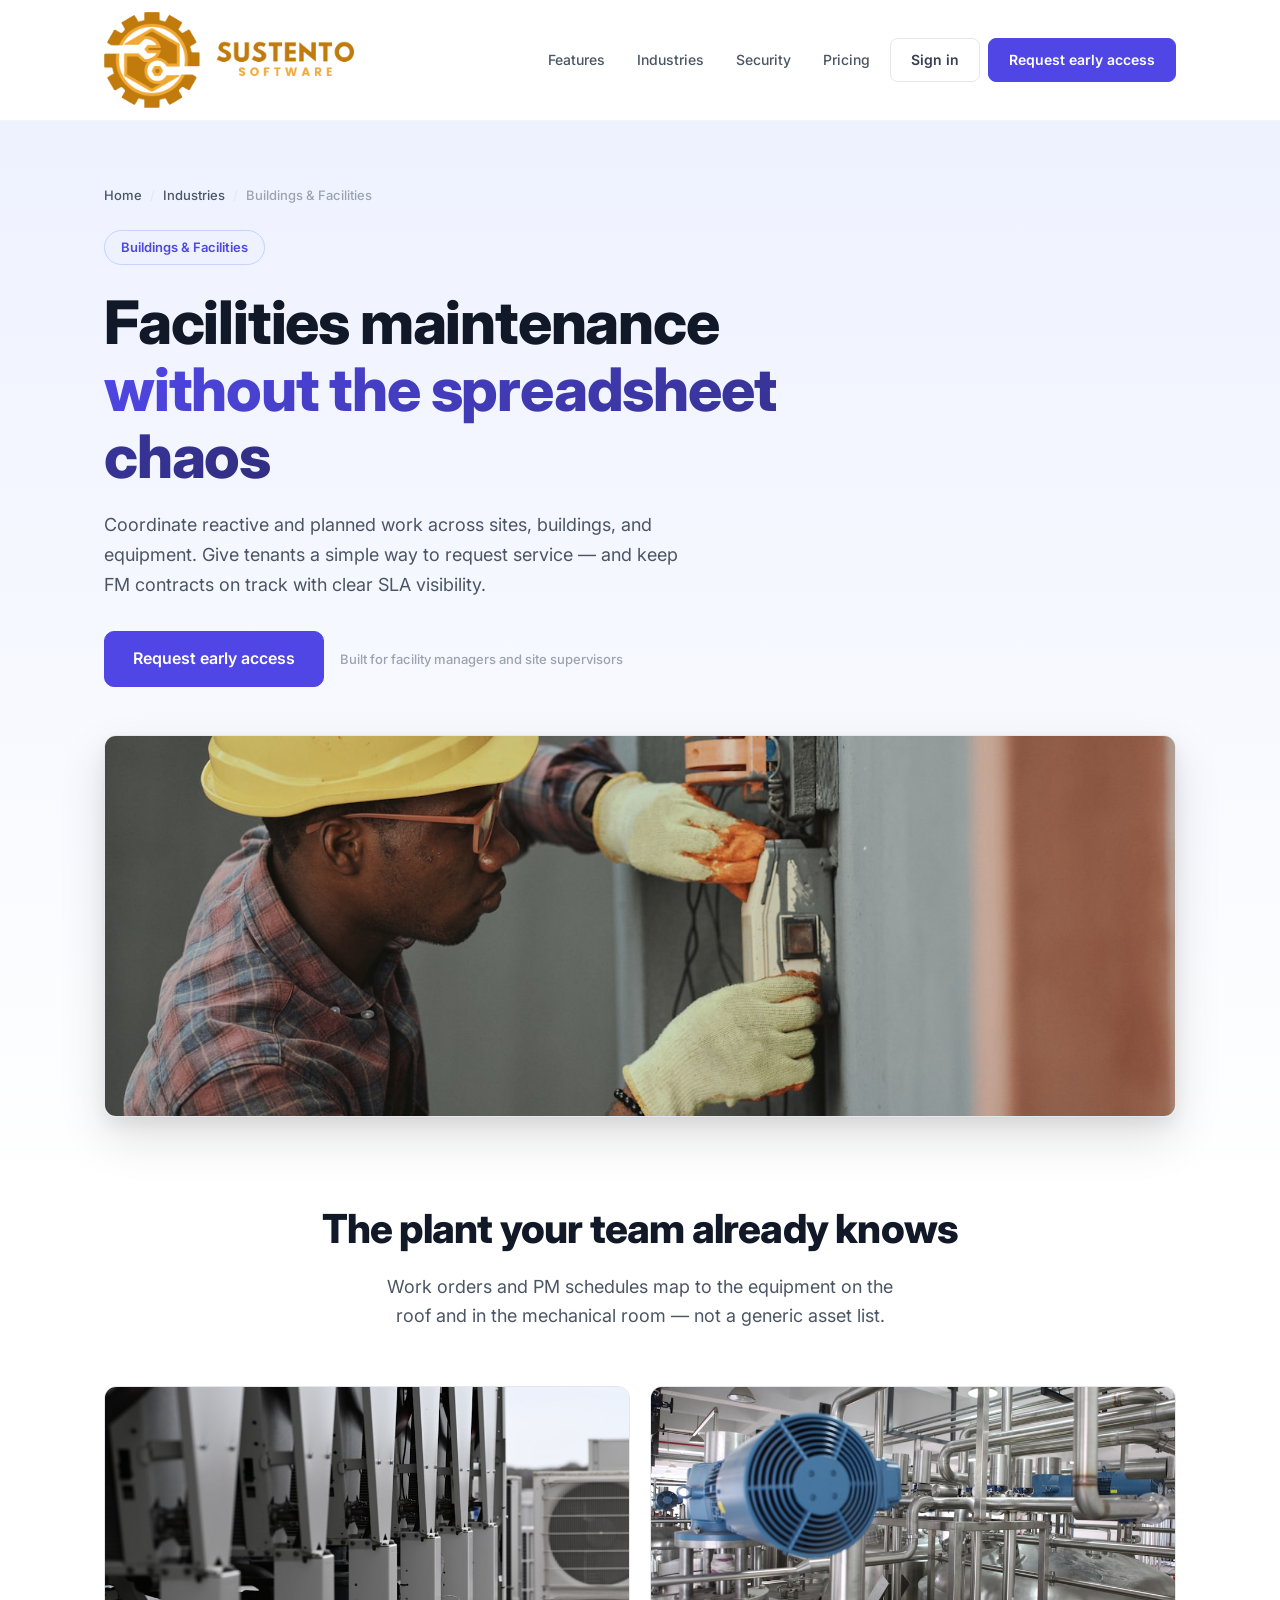
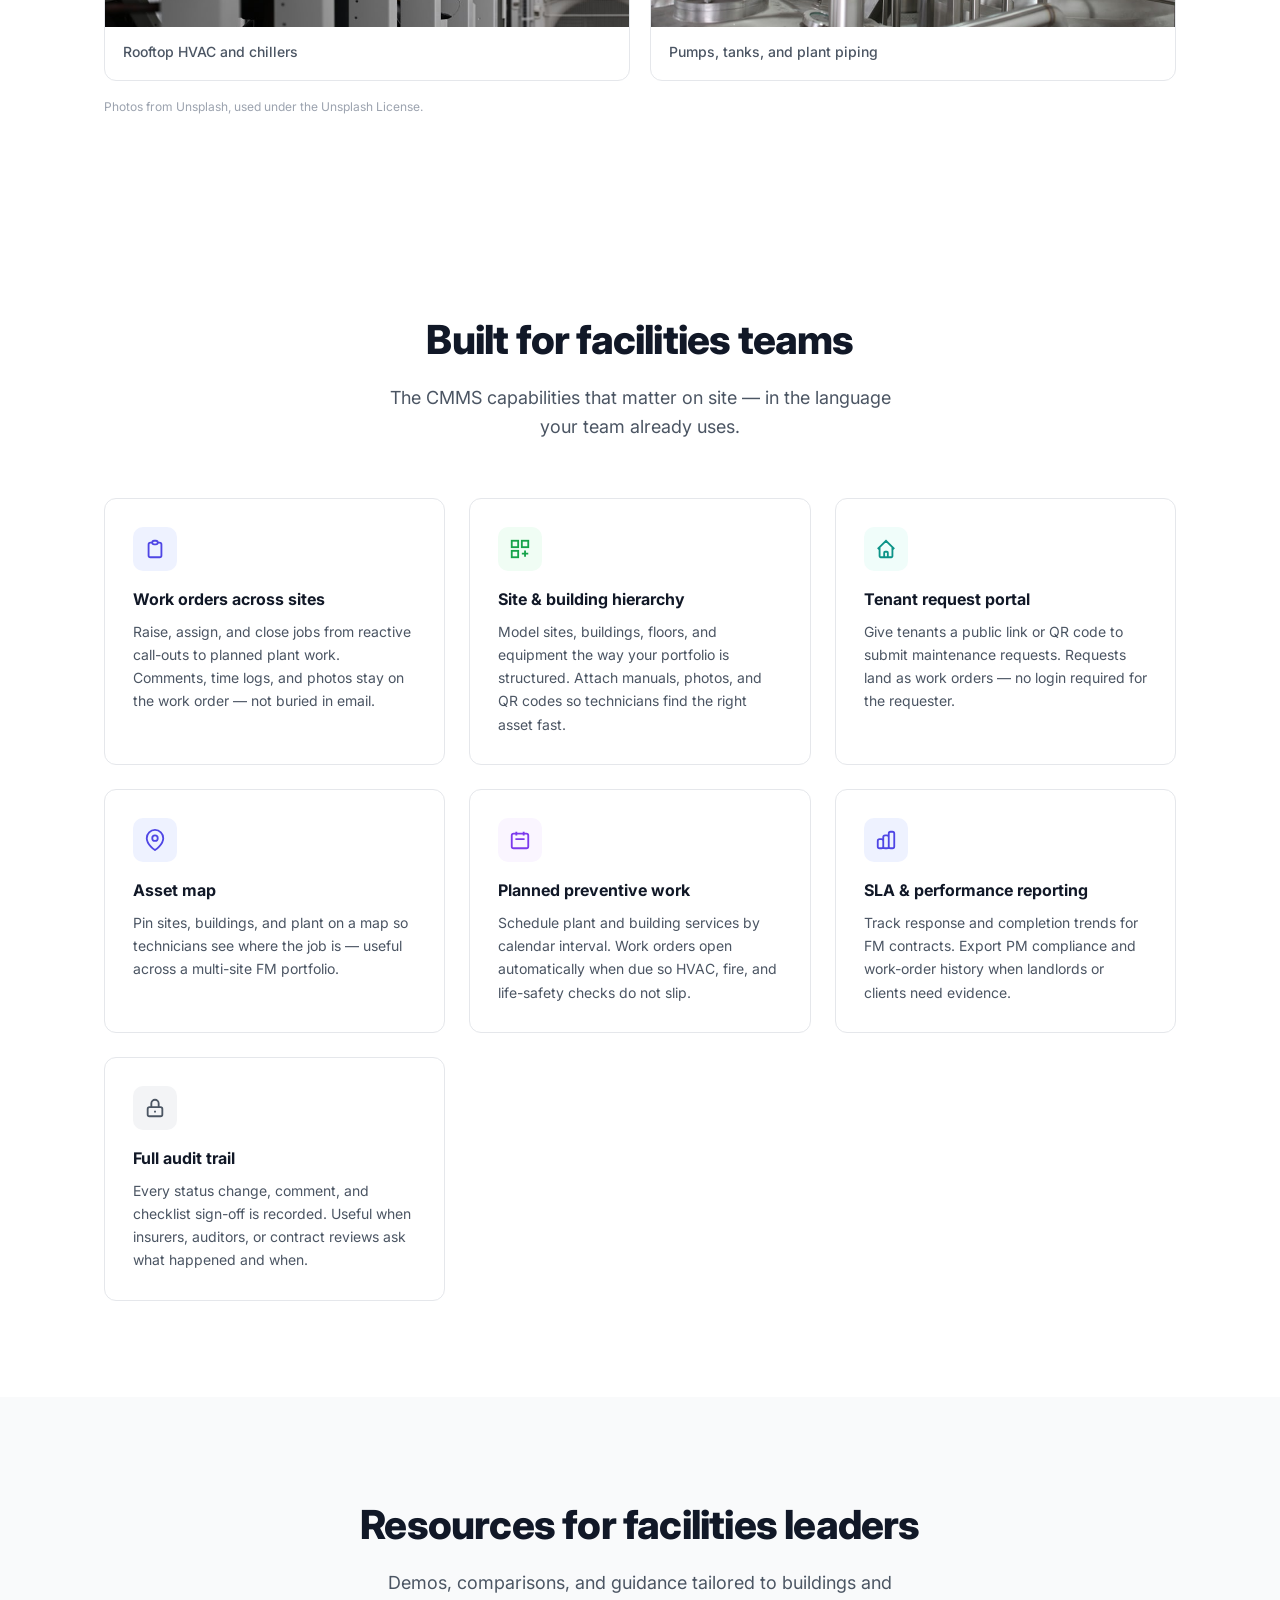
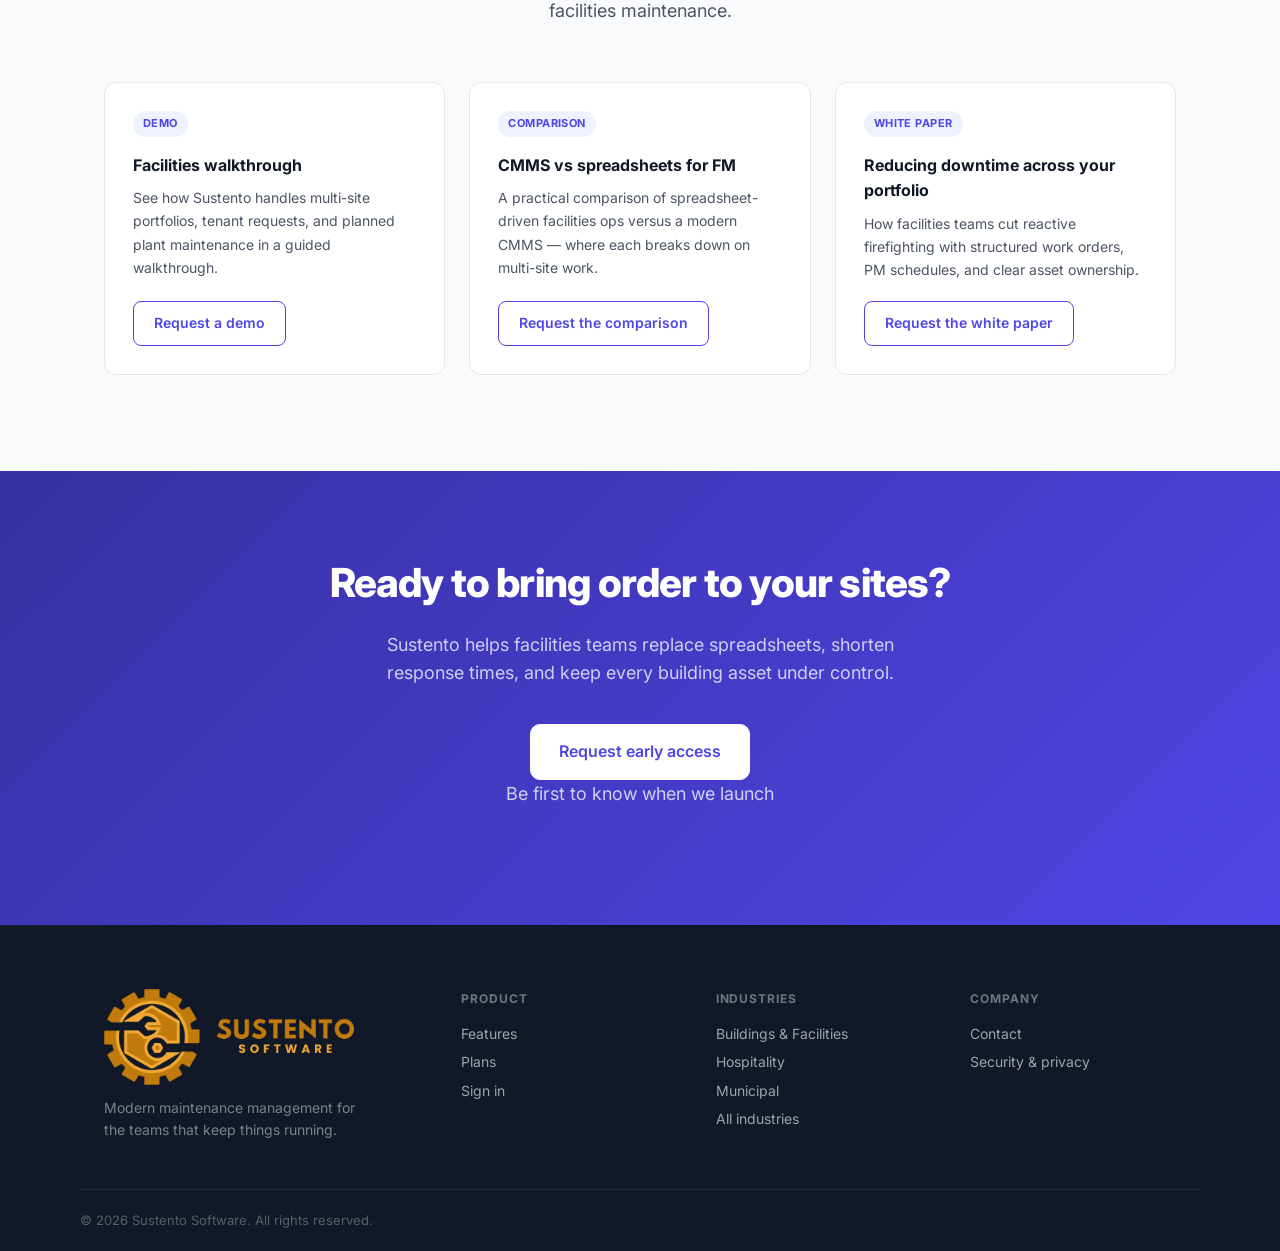
==== commit 72ef2330: "Add MFA, GDPR practices, and vertical capability highlights Document authenticator MFA and GDPR-alig" ====
--- a/industries/buildings-facilities/index.html
+++ b/industries/buildings-facilities/index.html
@@ -21,6 +21,7 @@
       <nav class="nav-links">
         <a href="/#features">Features</a>
         <a href="/#industries">Industries</a>
+        <a href="/#trust">Security</a>
         <a href="/#pricing">Pricing</a>
         <a href="https://www.sustentocmms.com" target="_blank" class="btn btn-secondary">Sign in</a>
         <a href="mailto:info@sustentosoftware.com" class="btn btn-primary">Request early access</a>
@@ -32,6 +33,7 @@
     <div class="nav-mobile" id="mobileNav">
       <a href="/#features">Features</a>
       <a href="/#industries">Industries</a>
+      <a href="/#trust">Security</a>
       <a href="/#pricing">Pricing</a>
       <a href="https://www.sustentocmms.com" target="_blank">Sign in</a>
       <a href="mailto:info@sustentosoftware.com" class="btn btn-primary">Request early access</a>
@@ -115,6 +117,14 @@
         </div>
 
         <div class="feature-card">
+          <div class="feature-icon indigo">
+            <svg viewBox="0 0 24 24" fill="none" stroke="currentColor" stroke-width="2"><path d="M21 10c0 7-9 13-9 13s-9-6-9-13a9 9 0 0118 0z"/><circle cx="12" cy="10" r="3"/></svg>
+          </div>
+          <h3>Asset map</h3>
+          <p>Pin sites, buildings, and plant on a map so technicians see where the job is — useful across a multi-site FM portfolio.</p>
+        </div>
+
+        <div class="feature-card">
           <div class="feature-icon purple">
             <svg viewBox="0 0 24 24" fill="none" stroke="currentColor" stroke-width="2"><path d="M8 7V3m8 4V3m-9 8h10M5 21h14a2 2 0 002-2V7a2 2 0 00-2-2H5a2 2 0 00-2 2v12a2 2 0 002 2z"/></svg>
           </div>
@@ -209,6 +219,7 @@
         <div>
           <h4>Company</h4>
           <a href="mailto:hello@sustentosoftware.com">Contact</a>
+          <a href="/#trust">Security &amp; privacy</a>
         </div>
       </div>
     </div>
--- a/styles.css
+++ b/styles.css
@@ -2,9 +2,11 @@
 *, *::before, *::after { box-sizing: border-box; margin: 0; padding: 0; }
 
 :root {
-  --blue:    #2563eb;
-  --blue-dk: #1d4ed8;
-  --blue-lt: #eff6ff;
+  --blue:    #4f46e5;
+  --blue-dk: #4338ca;
+  --blue-lt: #eef2ff;
+  --brand-200: #c7d2fe;
+  --brand-900: #312e81;
   --gray-50:  #f9fafb;
   --gray-100: #f3f4f6;
   --gray-200: #e5e7eb;
@@ -143,7 +145,7 @@
 
 /* ── Hero ─────────────────────────────────────────────────────────────────── */
 .hero {
-  background: linear-gradient(180deg, #f0f7ff 0%, #fff 100%);
+  background: linear-gradient(180deg, var(--blue-lt) 0%, #fff 100%);
   padding: 80px 0 0;
   overflow: hidden;
 }
@@ -163,7 +165,7 @@
   font-size: 13px;
   font-weight: 600;
   margin-bottom: 24px;
-  border: 1px solid #bfdbfe;
+  border: 1px solid var(--brand-200);
 }
 .hero-headline {
   font-size: clamp(36px, 5vw, 60px);
@@ -174,7 +176,7 @@
   margin-bottom: 20px;
 }
 .gradient-text {
-  background: linear-gradient(135deg, #2563eb 0%, #7c3aed 100%);
+  background: linear-gradient(135deg, var(--blue) 0%, var(--brand-900) 100%);
   -webkit-background-clip: text;
   -webkit-text-fill-color: transparent;
   background-clip: text;
@@ -235,7 +237,7 @@
 }
 .preview-sidebar {
   width: 160px;
-  background: #1e3a6e;
+  background: var(--brand-900);
   padding: 16px 0;
   flex-shrink: 0;
 }
@@ -262,7 +264,7 @@
   padding: 12px;
   border: 1px solid var(--gray-200);
 }
-.preview-stat.blue  { background: #eff6ff; border-color: #bfdbfe; }
+.preview-stat.blue  { background: var(--blue-lt); border-color: var(--brand-200); }
 .preview-stat.yellow{ background: #fffbeb; border-color: #fde68a; }
 .preview-stat.green { background: #f0fdf4; border-color: #bbf7d0; }
 .preview-stat.purple{ background: #faf5ff; border-color: #e9d5ff; }
@@ -297,7 +299,7 @@
   font-weight: 600;
   white-space: nowrap;
 }
-.preview-wo-status.in-progress { background: #dbeafe; color: #1d4ed8; }
+.preview-wo-status.in-progress { background: #e0e7ff; color: var(--blue-dk); }
 .preview-wo-status.assigned    { background: #ede9fe; color: #6d28d9; }
 .preview-wo-status.open        { background: var(--gray-100); color: var(--gray-600); }
 
@@ -354,6 +356,10 @@
 .features {
   padding: 96px 0;
 }
+.trust {
+  padding: 96px 0;
+  background: var(--gray-50);
+}
 .features-grid {
   display: grid;
   grid-template-columns: repeat(auto-fill, minmax(280px, 1fr));
@@ -386,7 +392,7 @@
 .feature-icon.amber  { background: #fffbeb; color: #d97706; }
 .feature-icon.red    { background: #fef2f2; color: #dc2626; }
 .feature-icon.teal   { background: #f0fdfa; color: #0d9488; }
-.feature-icon.indigo { background: #eef2ff; color: #4f46e5; }
+.feature-icon.indigo { background: var(--blue-lt); color: var(--blue); }
 .feature-icon.gray   { background: var(--gray-100); color: var(--gray-600); }
 .feature-card h3 {
   font-size: 16px;
@@ -424,7 +430,7 @@
 a.industry-card:hover {
   box-shadow: var(--shadow);
   transform: translateY(-2px);
-  border-color: #bfdbfe;
+  border-color: var(--brand-200);
 }
 .industry-emoji { font-size: 32px; margin-bottom: 12px; }
 .industry-card h3 {
@@ -451,12 +457,12 @@
 .industry-chips a:hover {
   color: var(--blue);
   background: var(--blue-lt);
-  border-color: #bfdbfe;
+  border-color: var(--brand-200);
 }
 
 /* ── Industry vertical pages ──────────────────────────────────────────────── */
 .page-hero {
-  background: linear-gradient(180deg, #f0f7ff 0%, #fff 100%);
+  background: linear-gradient(180deg, var(--blue-lt) 0%, #fff 100%);
   padding: 64px 0 80px;
 }
 .page-hero .hero-inner {
@@ -604,7 +610,7 @@
 }
 .pricing-card.featured {
   border-color: var(--blue);
-  box-shadow: 0 0 0 3px #bfdbfe;
+  box-shadow: 0 0 0 3px var(--brand-200);
 }
 .pricing-badge {
   position: absolute;
@@ -694,7 +700,7 @@
 
 /* ── CTA ──────────────────────────────────────────────────────────────────── */
 .cta {
-  background: linear-gradient(135deg, #1e40af 0%, #4f46e5 100%);
+  background: linear-gradient(135deg, #3730a3 0%, var(--blue) 100%);
   padding: 80px 0;
   text-align: center;
 }
@@ -776,6 +782,7 @@
   .preview-stat-row { grid-template-columns: repeat(2, 1fr); }
 
   .features { padding: 64px 0; }
+  .trust { padding: 64px 0; }
   .industries { padding: 64px 0; }
   .resources { padding: 64px 0; }
   .pricing { padding: 64px 0; }
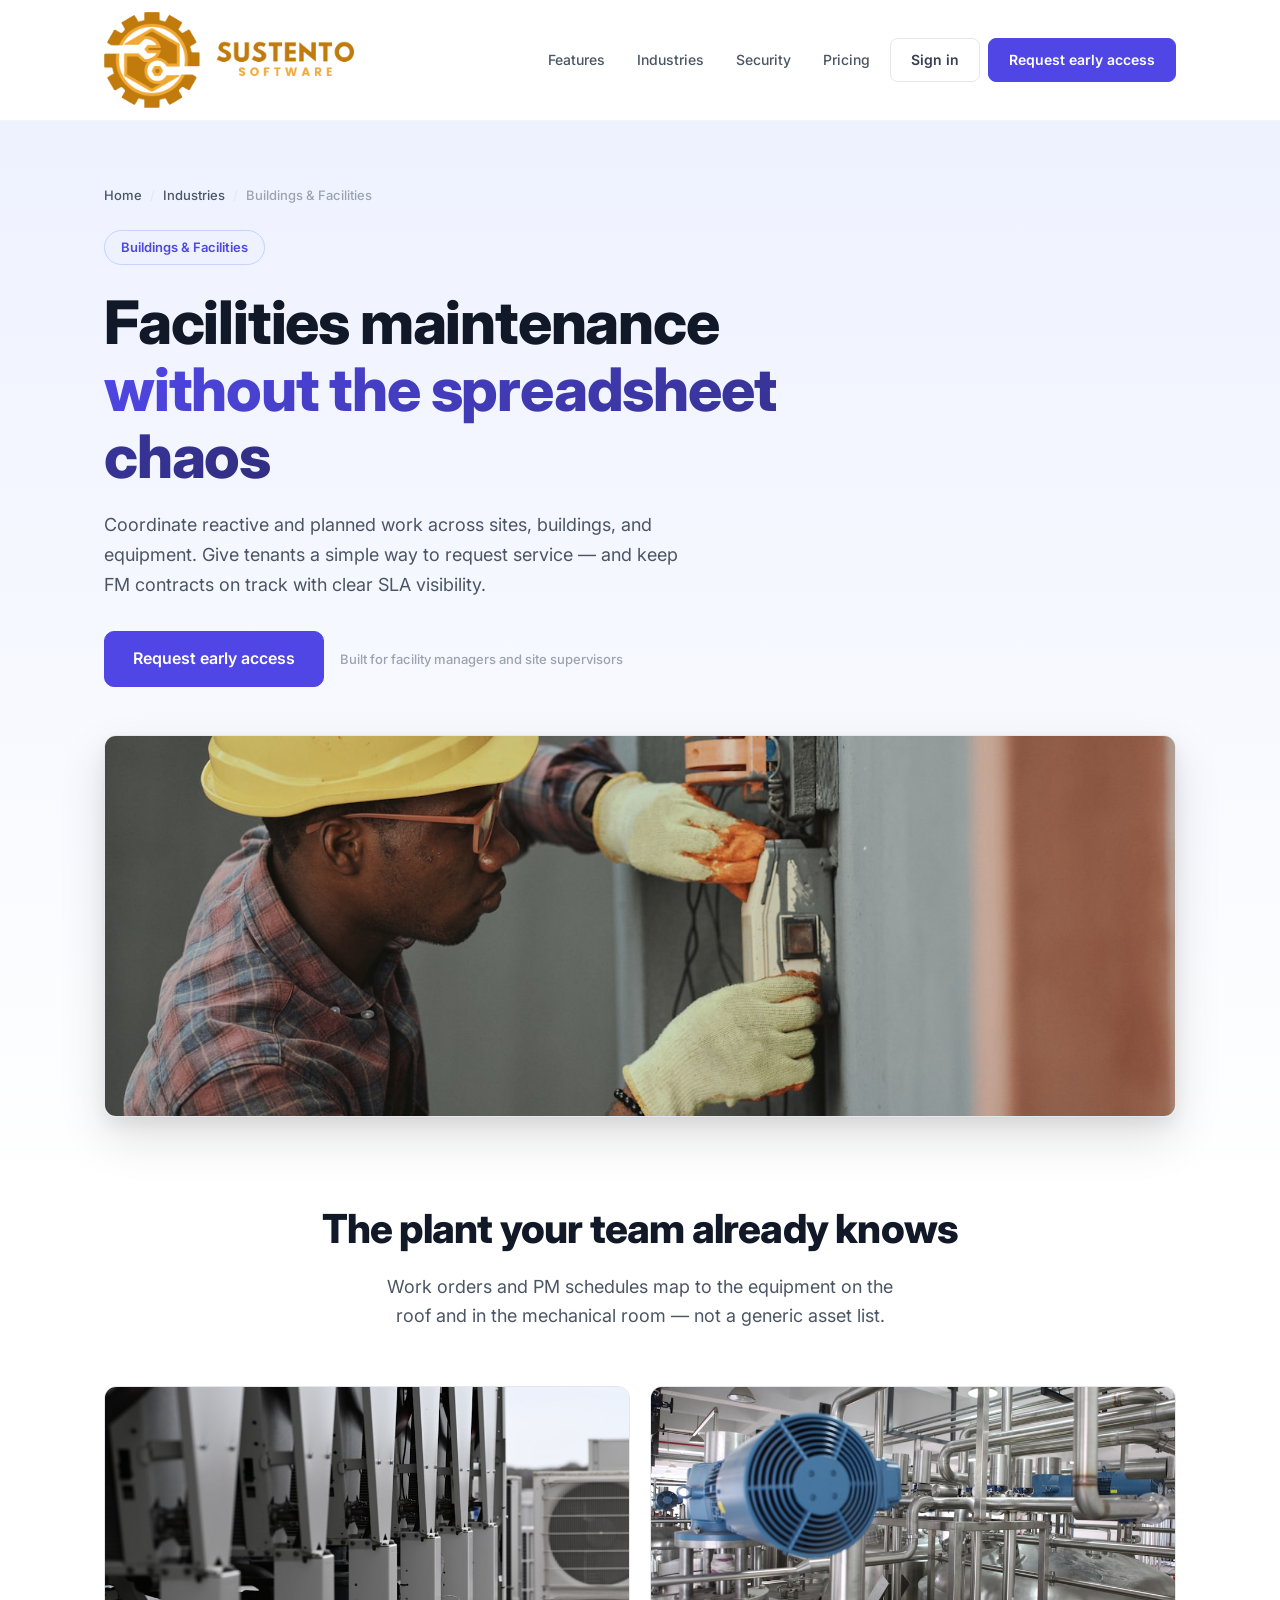
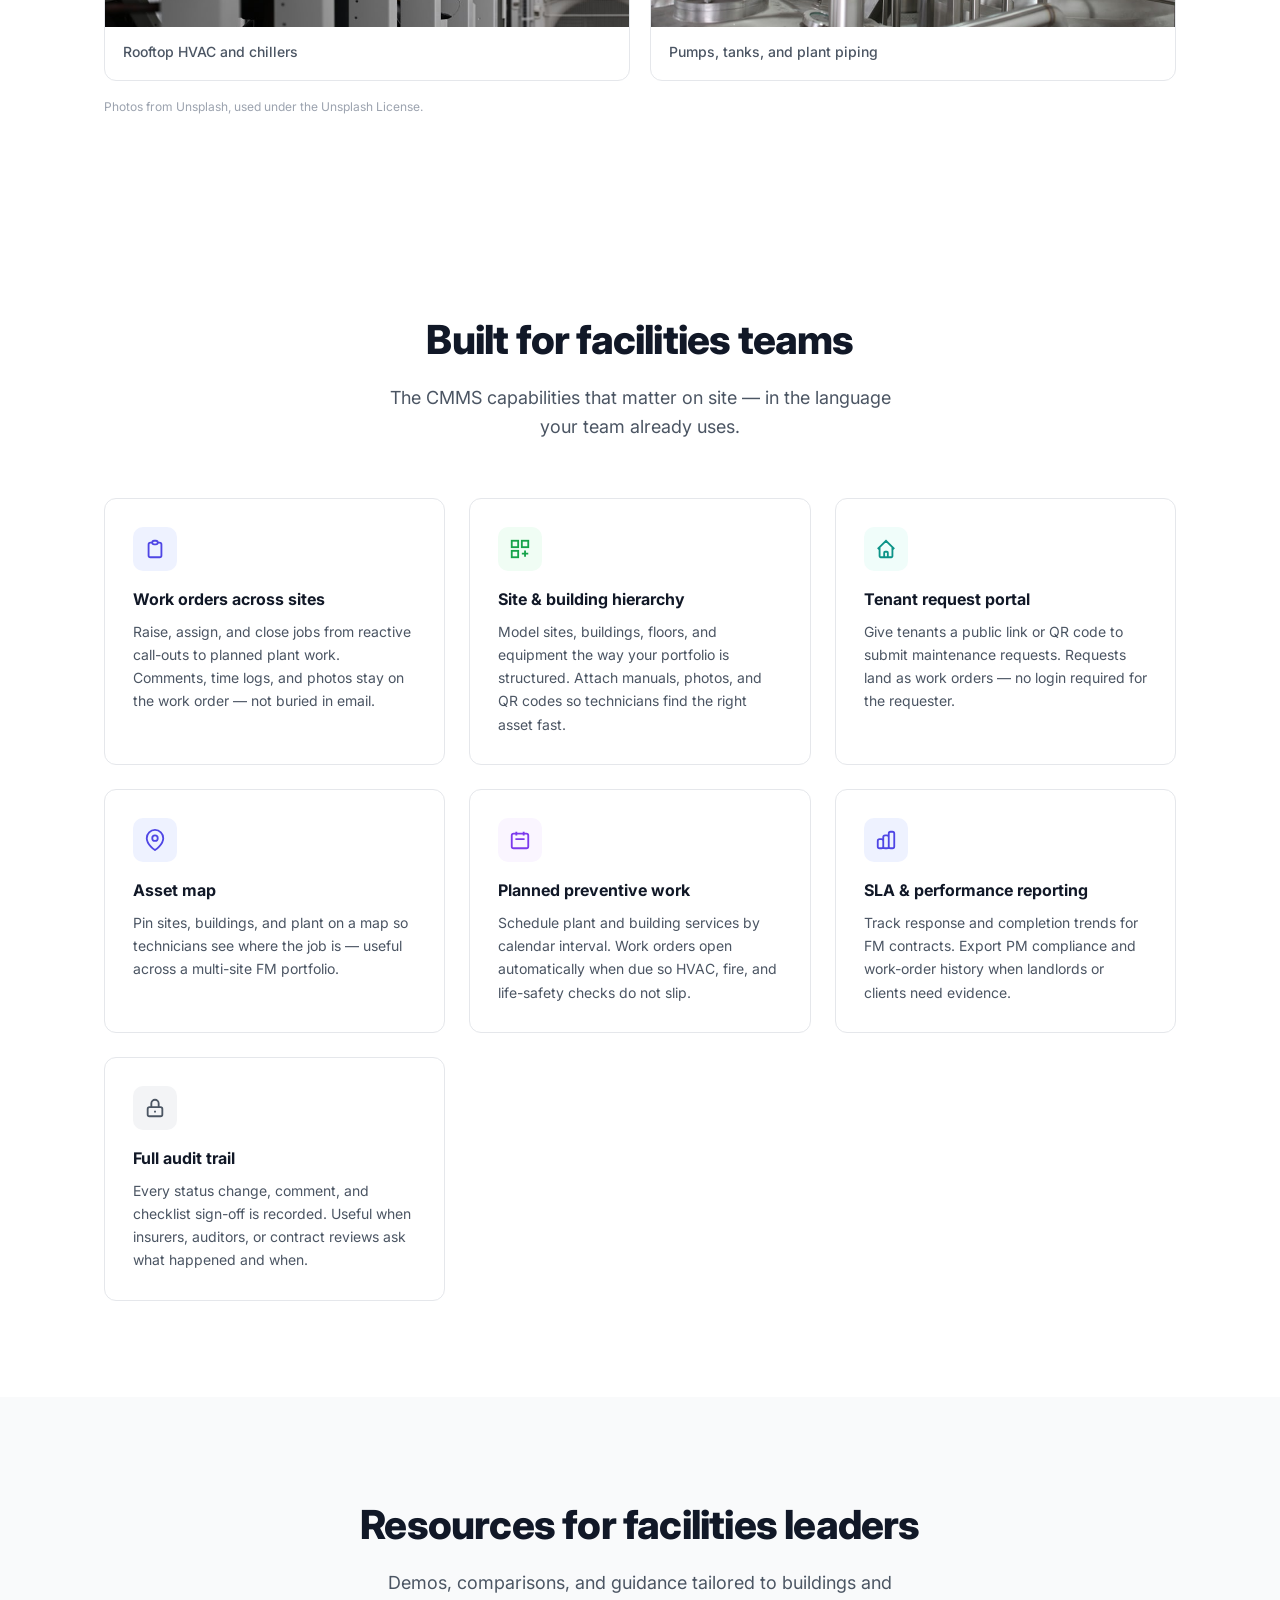
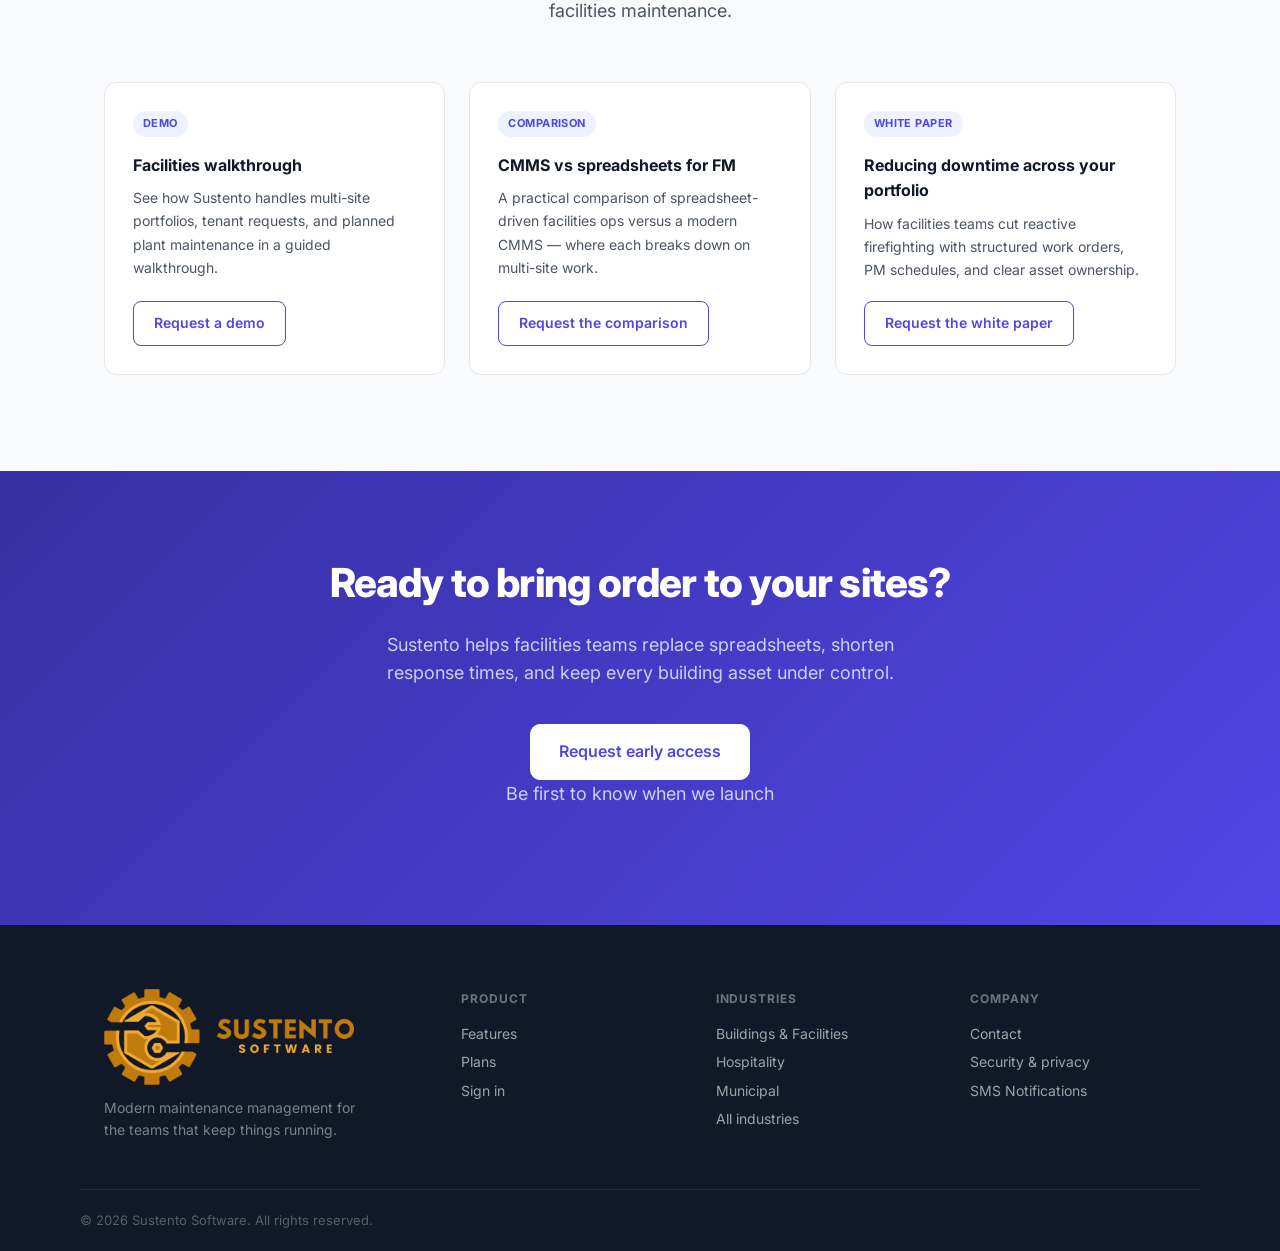
==== commit 8bd6c91a: "Add public SMS opt-in page for Twilio toll-free verification. Publish clearer express-consent langua" ====
--- a/industries/buildings-facilities/index.html
+++ b/industries/buildings-facilities/index.html
@@ -220,6 +220,7 @@
           <h4>Company</h4>
           <a href="mailto:hello@sustentosoftware.com">Contact</a>
           <a href="/#trust">Security &amp; privacy</a>
+          <a href="/sms-notifications/">SMS Notifications</a>
         </div>
       </div>
     </div>
--- a/styles.css
+++ b/styles.css
@@ -723,6 +723,159 @@
   color: rgba(255,255,255,.55);
 }
 
+/* ── Legal / SMS consent pages ────────────────────────────────────────────── */
+.legal-page {
+  padding: 48px 0 80px;
+  background: #fff;
+}
+.legal-inner {
+  max-width: 760px;
+}
+.legal-page h1 {
+  font-size: clamp(1.75rem, 3vw, 2.25rem);
+  font-weight: 800;
+  color: var(--gray-900);
+  letter-spacing: -0.02em;
+  margin: 0 0 12px;
+}
+.legal-meta {
+  font-size: 14px;
+  color: var(--gray-500);
+  margin-bottom: 28px;
+}
+.legal-callout {
+  background: var(--blue-lt);
+  border: 1px solid var(--brand-200);
+  border-radius: 12px;
+  padding: 18px 20px;
+  margin-bottom: 32px;
+}
+.legal-callout p {
+  margin: 0;
+  font-size: 15px;
+  line-height: 1.6;
+  color: var(--gray-700);
+}
+.legal-page h2 {
+  font-size: 1.125rem;
+  font-weight: 700;
+  color: var(--gray-900);
+  margin: 32px 0 12px;
+}
+.legal-page p,
+.legal-page li {
+  font-size: 15px;
+  line-height: 1.65;
+  color: var(--gray-700);
+}
+.legal-page ul,
+.legal-page ol {
+  margin: 0 0 16px;
+  padding-left: 1.25rem;
+  display: grid;
+  gap: 8px;
+}
+.legal-page a {
+  color: var(--blue);
+  text-decoration: underline;
+  text-underline-offset: 2px;
+}
+.legal-page code {
+  display: inline-block;
+  font-size: 12px;
+  background: var(--gray-50, #f8fafc);
+  border: 1px solid var(--gray-200);
+  border-radius: 6px;
+  padding: 6px 8px;
+  color: var(--gray-800);
+  word-break: break-word;
+}
+.optin-mock {
+  display: grid;
+  gap: 16px;
+  margin: 16px 0 8px;
+}
+@media (min-width: 720px) {
+  .optin-mock { grid-template-columns: 1fr 1fr; }
+}
+.optin-card {
+  border: 1px solid var(--gray-200);
+  border-radius: 12px;
+  padding: 16px;
+  background: var(--gray-50, #f8fafc);
+}
+.optin-card h3 {
+  font-size: 13px;
+  font-weight: 700;
+  color: var(--gray-900);
+  margin: 0 0 12px;
+}
+.optin-label {
+  display: block;
+  font-size: 12px;
+  font-weight: 600;
+  color: var(--gray-600);
+  margin-bottom: 6px;
+}
+.optin-input {
+  border: 1px solid var(--gray-200);
+  background: #fff;
+  border-radius: 8px;
+  padding: 10px 12px;
+  font-size: 14px;
+  color: var(--gray-800);
+}
+.optin-hint {
+  font-size: 12px !important;
+  color: var(--gray-500) !important;
+  margin: 10px 0 0 !important;
+  line-height: 1.45 !important;
+}
+.optin-btn {
+  display: inline-block;
+  margin-top: 12px;
+  background: var(--blue);
+  color: #fff;
+  font-size: 13px;
+  font-weight: 600;
+  padding: 8px 14px;
+  border-radius: 8px;
+}
+.optin-row {
+  display: flex;
+  align-items: center;
+  justify-content: space-between;
+  gap: 12px;
+  background: #fff;
+  border: 1px solid var(--gray-200);
+  border-radius: 8px;
+  padding: 10px 12px;
+  font-size: 13px;
+  color: var(--gray-800);
+  margin-bottom: 8px;
+}
+.optin-toggles {
+  display: flex;
+  gap: 6px;
+  flex-shrink: 0;
+}
+.pill {
+  font-size: 11px;
+  font-weight: 600;
+  padding: 3px 8px;
+  border-radius: 999px;
+  background: var(--gray-100, #f1f5f9);
+  color: var(--gray-600);
+}
+.pill.on {
+  background: #dcfce7;
+  color: #166534;
+}
+.pill.off {
+  background: #fee2e2;
+  color: #991b1b;
+}
+
 /* ── Footer ───────────────────────────────────────────────────────────────── */
 .footer {
   background: var(--gray-900);
